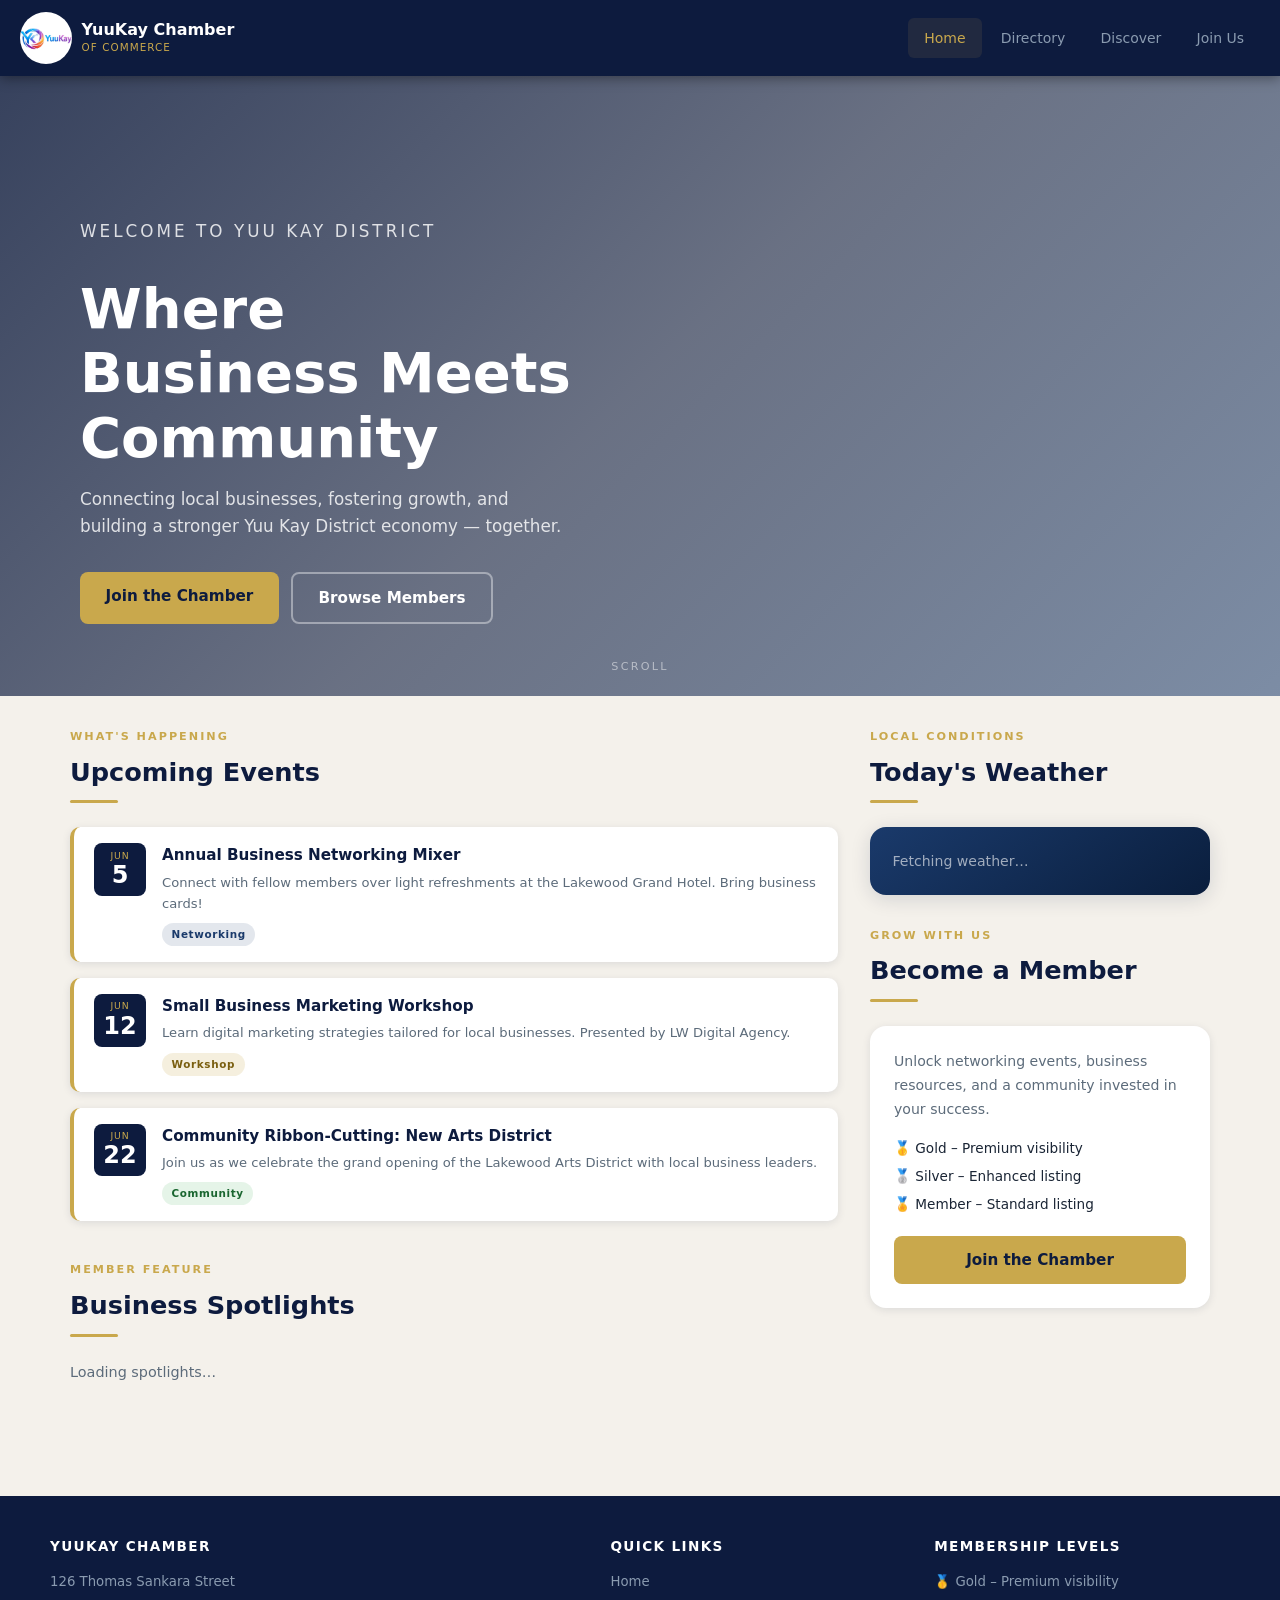
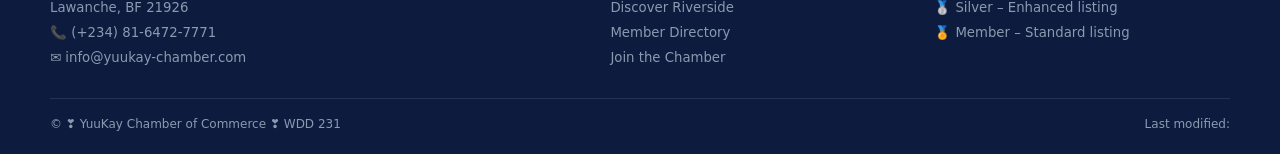
==== chamber/index.html @ 41bd1a98 "Page enhancement" ====
<!DOCTYPE html>
<html lang="en">
<head>
  <meta charset="UTF-8">
  <meta name="viewport" content="width=device-width, initial-scale=1.0">
  <title>YuuKay Chamber of Commerce</title>
  <meta name="description" content="Explore our thriving business community. Browse the Yuukay Chamber of Commerce member directory featuring local businesses across all industries.">
  <meta name="author" content="Ukpai Godwin Umedike, WDD 231">
  <link rel="icon" type="image/png" sizes="32x32" href="images/favicon.png">
  <meta property="og:title" content="YuuKay Chamber of Commerce – Home">
  <meta property="og:description" content="Explore our thriving business community. Browse the Yuukay Chamber of Commerce member directory featuring local businesses across all industries.">
  <meta property="og:image" content="https://UmedikeUkpai.github.io/wdd231/chamber/images/og-image.jpg">
  <meta property="og:url" content="https://UmedikeUkpai.github.io/wdd231/chamber/index.html">
  <meta property="og:type" content="website">
  <link rel="stylesheet" href="styles/normalize.css">
  <link rel="stylesheet" href="styles/small.css">
  <link rel="stylesheet" href="styles/large.css">
  <script src="script/.js" defer></script>
</head>
<body>

<header>
  <div class="header-logo">
    <a href="index.html">
      <img src="images/favicon.png" alt="YuuKay Chamber of Commerce Logo" width="52" height="52" onerror="this.style.display='none'">
      <div class="header-text">
        <h1>YuuKay Chamber</h1>
        <p>Of Commerce</p>
      </div>
    </a>
  </div>
  <button id="menu-btn" aria-label="Toggle navigation menu" aria-expanded="false" aria-controls="nav-menu">☰</button>
  <nav aria-label="Primary navigation">
    <ul id="nav-menu" role="menubar">
      <li role="none"><a href="index.html" role="menuitem" class="active">Home</a></li>
      <li role="none"><a href="directory.html" role="menuitem">Directory</a></li>
      <li role="none"><a href="discover.html" role="menuitem">Discover</a></li>
      <li role="none"><a href="join.html" role="menuitem">Join Us</a></li>
    </ul>
  </nav>
</header>

<section class="hero" style="background-image:url('images/hero.jpg'),url('https://images.unsplash.com/photo-1486325212027-8081e485255e?w=1600&q=80');">
  <div class="hero-bg"></div>
  <div class="hero-content">
    <p class="hero-eyebrow">Welcome to Yuu Kay District</p>
    <h2>Where Business Meets<br>Community</h2>
    <p>Connecting local businesses, fostering growth, and building a stronger Yuu Kay District economy — together.</p>
    <div class="cta-group">
      <a href="join.html" class="btn-primary">Join the Chamber</a>
      <a href="directory.html" class="btn-secondary">Browse Members</a>
    </div>
  </div>
  <div class="hero-scroll">Scroll</div>
</section>

<main>
  <div class="home-grid">
    <div class="main-col">

      <!-- ── Events ─────────────────────────────── -->
      <section class="events-section">
        <p class="section-label">What's Happening</p>
        <h2 class="section-title">Upcoming Events</h2>
        <div class="section-rule"></div>
        <div class="events-list">

          <div class="event-card">
            <div class="event-date">
              <div class="month">Jun</div>
              <div class="day">5</div>
            </div>
            <div class="event-info">
              <h4>Annual Business Networking Mixer</h4>
              <p>Connect with fellow members over light refreshments at the Lakewood Grand Hotel. Bring business cards!</p>
              <span class="event-tag tag-network">Networking</span>
            </div>
          </div>

          <div class="event-card">
            <div class="event-date">
              <div class="month">Jun</div>
              <div class="day">12</div>
            </div>
            <div class="event-info">
              <h4>Small Business Marketing Workshop</h4>
              <p>Learn digital marketing strategies tailored for local businesses. Presented by LW Digital Agency.</p>
              <span class="event-tag tag-workshop">Workshop</span>
            </div>
          </div>

          <div class="event-card">
            <div class="event-date">
              <div class="month">Jun</div>
              <div class="day">22</div>
            </div>
            <div class="event-info">
              <h4>Community Ribbon-Cutting: New Arts District</h4>
              <p>Join us as we celebrate the grand opening of the Lakewood Arts District with local business leaders.</p>
              <span class="event-tag tag-community">Community</span>
            </div>
          </div>

        </div>
      </section>

      <!-- ── Spotlights ─────────────────────────── -->
      <section class="spotlights-section">
        <p class="section-label">Member Feature</p>
        <h2 class="section-title">Business Spotlights</h2>
        <div class="section-rule"></div>
        <p id="spotlight-loading">Loading spotlights&#8230;</p>
        <div id="spotlight-grid" style="display:none;"></div>
      </section>

    </div><!-- /main-col -->

    <!-- ── Sidebar ────────────────────────────── -->
    <aside class="side-col">

      <!-- Weather -->
      <section class="weather-section">
        <p class="section-label">Local Conditions</p>
        <h2 class="section-title">Today's Weather</h2>
        <div class="section-rule"></div>

        <div class="weather-card">
          <p id="weather-loading">Fetching weather&#8230;</p>

          <div id="weather-display" style="display:none;">
            <p id="weather-location" class="weather-location"></p>
            <div class="weather-now">
              <div class="weather-main">
                <span id="weather-icon" class="weather-icon"></span>
                <span id="weather-temp" class="weather-temp"></span>
              </div>
              <p id="weather-desc" class="weather-desc"></p>
            </div>
            <div class="weather-details">
              <span id="weather-humidity"></span>
              <span id="weather-wind"></span>
            </div>
            <div class="forecast-strip" id="forecast-strip"></div>
          </div>

          <p id="weather-error" class="weather-error" style="display:none;"></p>
        </div>
      </section>

      <!-- Join CTA -->
      <section class="cta-section">
        <p class="section-label">Grow With Us</p>
        <h2 class="section-title">Become a Member</h2>
        <div class="section-rule"></div>
        <div class="cta-card">
          <p>Unlock networking events, business resources, and a community invested in your success.</p>
          <ul class="cta-list">
            <li>🥇 Gold – Premium visibility</li>
            <li>🥈 Silver – Enhanced listing</li>
            <li>🏅 Member – Standard listing</li>
          </ul>
          <a href="join.html" class="btn-primary">Join the Chamber</a>
        </div>
      </section>

    </aside>
  </div><!-- /home-grid -->
</main>

<footer>
  <div class="footer-grid">
    <div class="footer-section">
      <h4>YuuKay Chamber</h4>
      <p>126 Thomas Sankara Street<br>Lawanche, BF 21926</p>
      <p>📞 (+234) 81-6472-7771</p>
      <p>✉ info@yuukay-chamber.com</p>
    </div>
    <div class="footer-section">
      <h4>Quick Links</h4>
      <a href="index.html">Home</a>
      <a href="discover.html">Discover Riverside</a>
      <a href="directory.html">Member Directory</a>
      <a href="join.html">Join the Chamber</a>
    </div>
    <div class="footer-section">
      <h4>Membership Levels</h4>
      <p>🥇 Gold – Premium visibility</p>
      <p>🥈 Silver – Enhanced listing</p>
      <p>🏅 Member – Standard listing</p>
    </div>
  </div>
  <div class="footer-bottom">
    <p>&copy; <span id="copyright-year"></span> ❣️ YuuKay Chamber of Commerce ❣️ WDD 231</p>
    <p>Last modified: <span id="last-modified"></span></p>
  </div>
</footer>

</body>
</html>
---- chamber/styles/small.css ----
/* ═══════════════════════════════════════════════
   small.css  –  YuuKay Chamber  –  Mobile-first
   ═══════════════════════════════════════════════ */

/* ── Design tokens ─────────────────────────────── */
:root {
  --navy:        #0d1b3e;
  --indigo:      #1a3a6b;
  --gold:        #c9a84c;
  --gold-light:  #f0d98a;
  --cream:       #f4f1eb;
  --white:       #ffffff;
  --slate:       #8a9bb0;
  --text:        #1a2535;
  --text-muted:  #5c6b7a;
  --border:      #dde3ec;
  --shadow-sm:   0 2px 8px  rgba(13,27,62,.10);
  --shadow-md:   0 4px 20px rgba(13,27,62,.14);
  --shadow-lg:   0 8px 36px rgba(13,27,62,.18);
  --radius:      10px;
  --radius-lg:   16px;
  --transition:  .22s ease;
}

/* ── Base ──────────────────────────────────────── */
body {
  font-family: 'Segoe UI', system-ui, sans-serif;
  background: var(--cream);
  color: var(--text);
}

/* ── Header ────────────────────────────────────── */
header {
  background: var(--navy);
  color: var(--white);
  display: flex;
  align-items: center;
  justify-content: space-between;
  flex-wrap: wrap;
  padding: .75rem 1.25rem;
  position: sticky;
  top: 0;
  z-index: 200;
  box-shadow: 0 2px 12px rgba(0,0,0,.4);
}

.header-logo a {
  display: flex;
  align-items: center;
  gap: .6rem;
}
.header-logo img {
  border-radius: 50%;
  flex-shrink: 0;
}
.header-text h1 {
  font-size: 1rem;
  font-weight: 700;
  line-height: 1.2;
  color: var(--white);
}
.header-text p {
  font-size: .65rem;
  color: var(--gold);
  text-transform: uppercase;
  letter-spacing: .1em;
}

/* hamburger */
#menu-btn {
  background: none;
  border: none;
  color: var(--white);
  font-size: 1.5rem;
  cursor: pointer;
  padding: .25rem .5rem;
  border-radius: 4px;
  transition: background var(--transition);
}
#menu-btn:hover { background: rgba(255,255,255,.1); }

/* nav – hidden on mobile, toggled via .open */
nav { width: 100%; }
#nav-menu {
  display: none;
  flex-direction: column;
  gap: .25rem;
  padding: .5rem 0;
}
#nav-menu.open { display: flex; }
#nav-menu li a {
  display: block;
  padding: .55rem 1rem;
  border-radius: 6px;
  font-size: .9rem;
  font-weight: 500;
  color: var(--slate);
  transition: color var(--transition), background var(--transition);
}
#nav-menu li a:hover,
#nav-menu li a.active {
  color: var(--gold);
  background: rgba(201,168,76,.1);
}

/* ── Hero ──────────────────────────────────────── */
.hero {
  position: relative;
  min-height: 520px;
  display: flex;
  align-items: center;
  justify-content: center;
  overflow: hidden;
  /* Hero image – change this URL to your own image path */
  background-image: url('https://images.unsplash.com/photo-1486325212027-8081e485255e?w=1600&q=80');
  background-size: cover;
  background-position: center 40%;
  background-repeat: no-repeat;
}

/* dark overlay so text is always readable */
.hero-bg {
  position: absolute;
  inset: 0;
  background: linear-gradient(
    135deg,
    rgba(13,27,62,.82) 0%,
    rgba(13,27,62,.60) 50%,
    rgba(26,58,107,.55) 100%
  );
}

.hero-content {
  position: relative;
  z-index: 2;
  text-align: center;
  padding: 3rem 1.25rem;
  max-width: 680px;
  animation: fadeUp .8s ease both;
}
.hero-eyebrow {
  font-size: .75rem;
  letter-spacing: .18em;
  text-transform: uppercase;
  color: var(--gold-light);
  margin-bottom: .75rem;
}
.hero-content h2 {
  font-size: clamp(2rem, 7vw, 3.5rem);
  font-weight: 800;
  color: var(--white);
  line-height: 1.15;
  margin-bottom: 1rem;
}
.hero-content > p {
  color: rgba(255,255,255,.82);
  font-size: 1.05rem;
  margin-bottom: 2rem;
  max-width: 500px;
  margin-inline: auto;
}

.cta-group {
  display: flex;
  flex-wrap: wrap;
  gap: .75rem;
  justify-content: center;
}

.btn-primary {
  display: inline-block;
  padding: .75rem 1.6rem;
  background: var(--gold);
  color: var(--navy);
  font-weight: 700;
  border-radius: 8px;
  font-size: .95rem;
  transition: transform var(--transition), box-shadow var(--transition);
}
.btn-primary:hover {
  transform: translateY(-2px);
  box-shadow: 0 6px 20px rgba(201,168,76,.45);
}

.btn-secondary {
  display: inline-block;
  padding: .75rem 1.6rem;
  background: transparent;
  color: var(--white);
  border: 2px solid rgba(255,255,255,.4);
  font-weight: 600;
  border-radius: 8px;
  font-size: .95rem;
  transition: border-color var(--transition), color var(--transition);
}
.btn-secondary:hover {
  border-color: var(--gold);
  color: var(--gold);
}

.hero-scroll {
  position: absolute;
  bottom: 1.25rem;
  left: 50%;
  transform: translateX(-50%);
  font-size: .7rem;
  letter-spacing: .2em;
  text-transform: uppercase;
  color: rgba(255,255,255,.5);
  z-index: 2;
  animation: bounce 2s ease infinite;
}

/* ── Main & Grid ───────────────────────────────── */
main { max-width: 1180px; margin: 0 auto; padding: 2rem 1.25rem; }

.home-grid {
  display: grid;
  grid-template-columns: 1fr;
  gap: 2rem;
}

/* ── Section chrome ────────────────────────────── */
.section-label {
  font-size: .7rem;
  letter-spacing: .18em;
  text-transform: uppercase;
  color: var(--gold);
  font-weight: 600;
  margin-bottom: .35rem;
}
.section-title {
  font-size: 1.6rem;
  font-weight: 800;
  color: var(--navy);
  margin-bottom: .5rem;
}
.section-rule {
  width: 48px;
  height: 3px;
  background: var(--gold);
  border-radius: 2px;
  margin-bottom: 1.5rem;
}

/* ── Events ────────────────────────────────────── */
.events-section { margin-bottom: 2.5rem; }

.events-list {
  display: flex;
  flex-direction: column;
  gap: 1rem;
}
.event-card {
  display: flex;
  gap: 1rem;
  background: var(--white);
  border-radius: var(--radius);
  padding: 1rem 1.25rem;
  box-shadow: var(--shadow-sm);
  border-left: 4px solid var(--gold);
  transition: box-shadow var(--transition), transform var(--transition);
}
.event-card:hover {
  box-shadow: var(--shadow-md);
  transform: translateY(-2px);
}
.event-date {
  flex-shrink: 0;
  width: 52px;
  text-align: center;
  background: var(--navy);
  color: var(--white);
  border-radius: 8px;
  padding: .4rem .3rem;
  line-height: 1.2;
  align-self: flex-start;
}
.event-date .month {
  font-size: .58rem;
  text-transform: uppercase;
  letter-spacing: .1em;
  color: var(--gold);
}
.event-date .day {
  font-size: 1.5rem;
  font-weight: 800;
}
.event-info h4 {
  font-size: .95rem;
  font-weight: 700;
  margin-bottom: .25rem;
  color: var(--navy);
}
.event-info p {
  font-size: .82rem;
  color: var(--text-muted);
  margin-bottom: .4rem;
}
.event-tag {
  display: inline-block;
  font-size: .65rem;
  font-weight: 700;
  letter-spacing: .06em;
  padding: .2rem .6rem;
  border-radius: 20px;
}
.tag-network  { background: rgba(26,58,107,.12); color: var(--indigo); }
.tag-workshop { background: rgba(201,168,76,.18); color: #7a5f10; }
.tag-community{ background: rgba(40,167,69,.12);  color: #1a6630; }

/* ── Spotlights ────────────────────────────────── */
.spotlights-section { margin-bottom: 2rem; }

#spotlight-loading { color: var(--text-muted); font-size: .9rem; }

#spotlight-grid {
  display: grid;
  grid-template-columns: 1fr;
  gap: 1.25rem;
}

/* Cards match the directory card style */
.spotlight-card {
  background: var(--white);
  border-radius: var(--radius-lg);
  box-shadow: var(--shadow-sm);
  padding: 1.5rem 1.25rem 1.25rem;
  display: flex;
  flex-direction: column;
  align-items: center;
  text-align: center;
  gap: .5rem;
  border-top: 4px solid var(--gold);
  transition: transform var(--transition), box-shadow var(--transition);
}
.spotlight-card:hover {
  transform: translateY(-4px);
  box-shadow: var(--shadow-md);
}

/* circular logo — mirrors .member-logo-wrap */
.spotlight-logo-wrap {
  width: 90px; height: 90px;
  border-radius: 50%;
  background: #eef1f7;
  display: grid; place-items: center;
  overflow: hidden;
  margin-bottom: .35rem;
  border: 2px solid var(--border);
}
.spotlight-logo {
  width: 70px; height: 70px;
  object-fit: contain;
}
.spotlight-initials {
  font-size: 1.4rem;
  font-weight: 800;
  color: var(--indigo);
  display: grid;
  place-items: center;
  width: 100%; height: 100%;
}

.spotlight-name {
  font-size: 1rem;
  font-weight: 800;
  color: var(--navy);
  line-height: 1.25;
}
.spotlight-desc {
  font-size: .8rem;
  color: var(--text-muted);
  line-height: 1.5;
}
.spotlight-address {
  font-size: .78rem;
  color: var(--text-muted);
  display: flex;
  flex-direction: column;
  gap: .2rem;
  line-height: 1.5;
}
.spotlight-footer {
  display: flex;
  align-items: center;
  justify-content: center;
  gap: .5rem;
  margin-top: .25rem;
  flex-wrap: wrap;
}
.spotlight-link {
  font-size: .78rem;
  font-weight: 600;
  color: var(--gold);
  transition: color var(--transition);
}
.spotlight-link:hover { color: var(--indigo); }

.spotlight-level {
  font-size: .6rem;
  font-weight: 700;
  letter-spacing: .08em;
  padding: .18rem .55rem;
  border-radius: 20px;
  text-transform: uppercase;
}
.level-gold   { background: rgba(201,168,76,.18);  color: #7a5f10; }
.level-silver { background: rgba(138,155,176,.22); color: #3c4d61; }
.level-member { background: rgba(13,27,62,.1);     color: var(--indigo); }

/* ── Sidebar / aside ───────────────────────────── */
.side-col { display: flex; flex-direction: column; gap: 2rem; }

/* ── Weather ───────────────────────────────────── */
.weather-section {}
.weather-card {
  background: linear-gradient(145deg, var(--indigo) 0%, #0a1e3d 100%);
  color: var(--white);
  border-radius: var(--radius-lg);
  padding: 1.4rem;
  box-shadow: var(--shadow-md);
}
#weather-loading { color: rgba(255,255,255,.6); font-size: .88rem; animation: pulse 1.4s ease infinite; }
.weather-error   { color: #ffa07a; font-size: .82rem; }

.weather-location {
  font-size: .7rem;
  letter-spacing: .15em;
  text-transform: uppercase;
  color: var(--gold);
  margin-bottom: .5rem;
}
.weather-now {
  display: flex;
  align-items: center;
  gap: 1rem;
  margin-bottom: .75rem;
}
.weather-main {
  display: flex;
  align-items: center;
  gap: .5rem;
}
.weather-icon { font-size: 2.8rem; line-height: 1; }
.weather-temp {
  font-size: 2.6rem;
  font-weight: 800;
  line-height: 1;
}
.weather-desc {
  font-size: .88rem;
  color: rgba(255,255,255,.7);
  text-transform: capitalize;
  margin-bottom: .75rem;
}
.weather-details {
  display: flex;
  gap: 1rem;
  font-size: .78rem;
  color: rgba(255,255,255,.6);
  margin-bottom: 1rem;
  flex-wrap: wrap;
}
.forecast-strip {
  display: flex;
  gap: .5rem;
}
.forecast-day {
  flex: 1;
  background: rgba(255,255,255,.08);
  border-radius: 8px;
  padding: .6rem .3rem;
  display: flex;
  flex-direction: column;
  align-items: center;
  gap: .15rem;
  text-align: center;
}
.f-label { font-size: .65rem; color: var(--gold); font-weight: 600; }
.f-icon  { font-size: 1.35rem; line-height: 1.2; }
.f-temp  { font-size: .82rem; font-weight: 700; }
.f-desc  { font-size: .6rem; color: rgba(255,255,255,.55); text-transform: capitalize; }

/* ── CTA section ───────────────────────────────── */
.cta-card {
  background: var(--white);
  border-radius: var(--radius-lg);
  padding: 1.5rem;
  box-shadow: var(--shadow-sm);
}
.cta-card p {
  font-size: .88rem;
  color: var(--text-muted);
  margin-bottom: 1rem;
  line-height: 1.7;
}
.cta-list {
  display: flex;
  flex-direction: column;
  gap: .4rem;
  margin-bottom: 1.25rem;
}
.cta-list li { font-size: .85rem; color: var(--text); }
.cta-card .btn-primary {
  width: 100%;
  text-align: center;
  display: block;
}

/* ── Footer ────────────────────────────────────── */
footer {
  background: var(--navy);
  color: var(--slate);
  padding: 2.5rem 1.25rem 1.25rem;
  margin-top: 3rem;
}
.footer-grid {
  display: grid;
  grid-template-columns: 1fr;
  gap: 1.75rem;
  max-width: 1180px;
  margin: 0 auto 1.75rem;
}
.footer-section h4 {
  color: var(--white);
  font-size: .85rem;
  font-weight: 700;
  letter-spacing: .1em;
  text-transform: uppercase;
  margin-bottom: .75rem;
}
.footer-section p,
.footer-section a {
  font-size: .83rem;
  line-height: 1.9;
  display: block;
  transition: color var(--transition);
}
.footer-section a:hover { color: var(--gold); }
.footer-bottom {
  max-width: 1180px;
  margin: 0 auto;
  border-top: 1px solid rgba(255,255,255,.1);
  padding-top: 1rem;
  font-size: .75rem;
  display: flex;
  flex-direction: column;
  gap: .25rem;
  text-align: center;
}

/* ── Animations ────────────────────────────────── */
@keyframes fadeUp {
  from { opacity:0; transform:translateY(22px); }
  to   { opacity:1; transform:translateY(0); }
}
@keyframes bounce {
  0%,100% { transform:translateX(-50%) translateY(0); }
  50%     { transform:translateX(-50%) translateY(6px); }
}
@keyframes pulse {
  0%,100% { opacity:1; }
  50%     { opacity:.35; }
}


/* ═══════════════════════════════════════════════
   Directory page  –  mobile-first
   ═══════════════════════════════════════════════ */

/* Hero banner */
.dir-hero {
  background: linear-gradient(160deg, var(--navy) 0%, var(--indigo) 100%);
  text-align: center;
  padding: 5rem 1.5rem 4rem;
  color: var(--white);
}
.dir-hero h2 {
  font-size: clamp(2rem, 6vw, 3.2rem);
  font-weight: 800;
  margin-bottom: .85rem;
}
.dir-hero p {
  max-width: 520px;
  margin: 0 auto 2rem;
  color: rgba(255,255,255,.75);
  font-size: 1rem;
  line-height: 1.7;
}

/* Controls row */
.dir-controls {
  display: flex;
  align-items: center;
  justify-content: space-between;
  max-width: 1180px;
  margin: 2rem auto 1.25rem;
  padding: 0 1.25rem;
  flex-wrap: wrap;
  gap: .75rem;
}
.dir-controls h3 {
  font-size: 1.3rem;
  font-weight: 800;
  color: var(--navy);
}
.view-toggle { display: flex; gap: .4rem; }
.view-btn {
  width: 40px; height: 40px;
  display: grid; place-items: center;
  border: 2px solid var(--border);
  background: var(--white);
  border-radius: 8px;
  cursor: pointer;
  font-size: 1.1rem;
  color: var(--text-muted);
  transition: background var(--transition), border-color var(--transition), color var(--transition);
}
.view-btn.active,
.view-btn:hover {
  background: var(--navy);
  border-color: var(--navy);
  color: var(--white);
}

/* Member container */
#member-container {
  max-width: 1180px;
  margin: 0 auto;
  padding: 0 1.25rem 3rem;
}

/* Grid view (default) */
#member-grid {
  display: grid;
  grid-template-columns: repeat(auto-fill, minmax(220px, 1fr));
  gap: 1.25rem;
}

.member-card {
  background: var(--white);
  border-radius: var(--radius-lg);
  box-shadow: var(--shadow-sm);
  padding: 1.5rem 1.25rem 1.25rem;
  display: flex;
  flex-direction: column;
  align-items: center;
  text-align: center;
  gap: .5rem;
  border-top: 4px solid transparent;
  transition: transform var(--transition), box-shadow var(--transition);
}
.member-card:hover {
  transform: translateY(-4px);
  box-shadow: var(--shadow-md);
}
.member-card.tier-3 { border-top-color: var(--gold); }
.member-card.tier-2 { border-top-color: var(--slate); }
.member-card.tier-1 { border-top-color: var(--border); }

.member-logo-wrap {
  width: 90px; height: 90px;
  border-radius: 50%;
  background: #eef1f7;
  display: grid; place-items: center;
  overflow: hidden;
  margin-bottom: .35rem;
  border: 2px solid var(--border);
}
.member-logo-wrap img {
  width: 70px; height: 70px;
  object-fit: contain;
}
.member-initials-circle {
  font-size: 1.4rem;
  font-weight: 800;
  color: var(--indigo);
}
.member-name {
  font-size: 1rem;
  font-weight: 800;
  color: var(--navy);
  line-height: 1.25;
}
.member-desc {
  font-size: .8rem;
  color: var(--text-muted);
  line-height: 1.5;
}
.member-address,
.member-phone {
  font-size: .78rem;
  color: var(--text-muted);
  line-height: 1.5;
}
.member-footer {
  display: flex;
  align-items: center;
  justify-content: center;
  gap: .5rem;
  margin-top: .25rem;
  flex-wrap: wrap;
}
.member-website {
  font-size: .78rem;
  font-weight: 600;
  color: var(--gold);
  transition: color var(--transition);
}
.member-website:hover { color: var(--indigo); }

.member-badge {
  font-size: .6rem;
  font-weight: 700;
  letter-spacing: .08em;
  padding: .18rem .55rem;
  border-radius: 20px;
  text-transform: uppercase;
}
.badge-gold   { background: rgba(201,168,76,.18);  color: #7a5f10; }
.badge-silver { background: rgba(138,155,176,.22); color: #3c4d61; }
.badge-member { background: rgba(13,27,62,.1);     color: var(--indigo); }

/* List view */
#member-grid.list-view {
  grid-template-columns: 1fr;
  gap: .75rem;
}
#member-grid.list-view .member-card {
  flex-direction: row;
  text-align: left;
  align-items: center;
  gap: 1rem;
  padding: 1rem 1.25rem;
  border-top-width: 0;
  border-left: 4px solid transparent;
}
#member-grid.list-view .member-card.tier-3 { border-left-color: var(--gold); }
#member-grid.list-view .member-card.tier-2 { border-left-color: var(--slate); }
#member-grid.list-view .member-card.tier-1 { border-left-color: var(--border); }
#member-grid.list-view .member-logo-wrap {
  width: 60px; height: 60px;
  flex-shrink: 0;
  margin-bottom: 0;
}
#member-grid.list-view .member-logo-wrap img { width: 46px; height: 46px; }
#member-grid.list-view .member-info { flex: 1; }
#member-grid.list-view .member-footer { justify-content: flex-start; }
#member-grid.list-view .member-desc { display: none; }

/* Loading / error states */
#dir-loading {
  text-align: center;
  padding: 3rem;
  color: var(--text-muted);
  font-size: .95rem;
  animation: pulse 1.4s ease infinite;
}
#dir-error {
  text-align: center;
  padding: 2rem;
  color: #c0392b;
}
---- chamber/styles/large.css ----
/* ═══════════════════════════════════════════════
   large.css  –  YuuKay Chamber  –  Desktop layout
   Overrides applied at 768px and above
   ═══════════════════════════════════════════════ */

/* ── Nav: always visible on desktop ────────────── */
@media (min-width: 768px) {
  #menu-btn { display: none; }

  nav { width: auto; }
  #nav-menu {
    display: flex !important;
    flex-direction: row;
    gap: .2rem;
    padding: 0;
  }
  #nav-menu li a { font-size: .875rem; }
}

/* ── Hero: taller on desktop ────────────────────── */
@media (min-width: 768px) {
  .hero {
    min-height: 620px;
    align-items: flex-end;
    justify-content: flex-start;
  }
  .hero-content {
    text-align: left;
    padding: 4rem 3rem 4.5rem;
    max-width: 620px;
  }
  .hero-content > p { margin-inline: 0; }
  .cta-group { justify-content: flex-start; }
}

/* ── Home grid: two-column on desktop ───────────── */
@media (min-width: 900px) {
  .home-grid {
    grid-template-columns: 1fr 340px;
    align-items: start;
  }

  /* Spotlight cards: 2-col within the left column */
  #spotlight-grid {
    grid-template-columns: repeat(2, 1fr);
  }
}

/* ── Footer: 3-col on desktop ───────────────────── */
@media (min-width: 768px) {
  .footer-grid {
    grid-template-columns: 1.8fr 1fr 1fr;
  }
  .footer-bottom {
    flex-direction: row;
    justify-content: space-between;
    text-align: left;
  }
}

/* ── Wider hero image shift on large screens ─────── */
@media (min-width: 1200px) {
  .hero { background-position: center 35%; }
  .hero-content { padding-left: 5rem; }
}
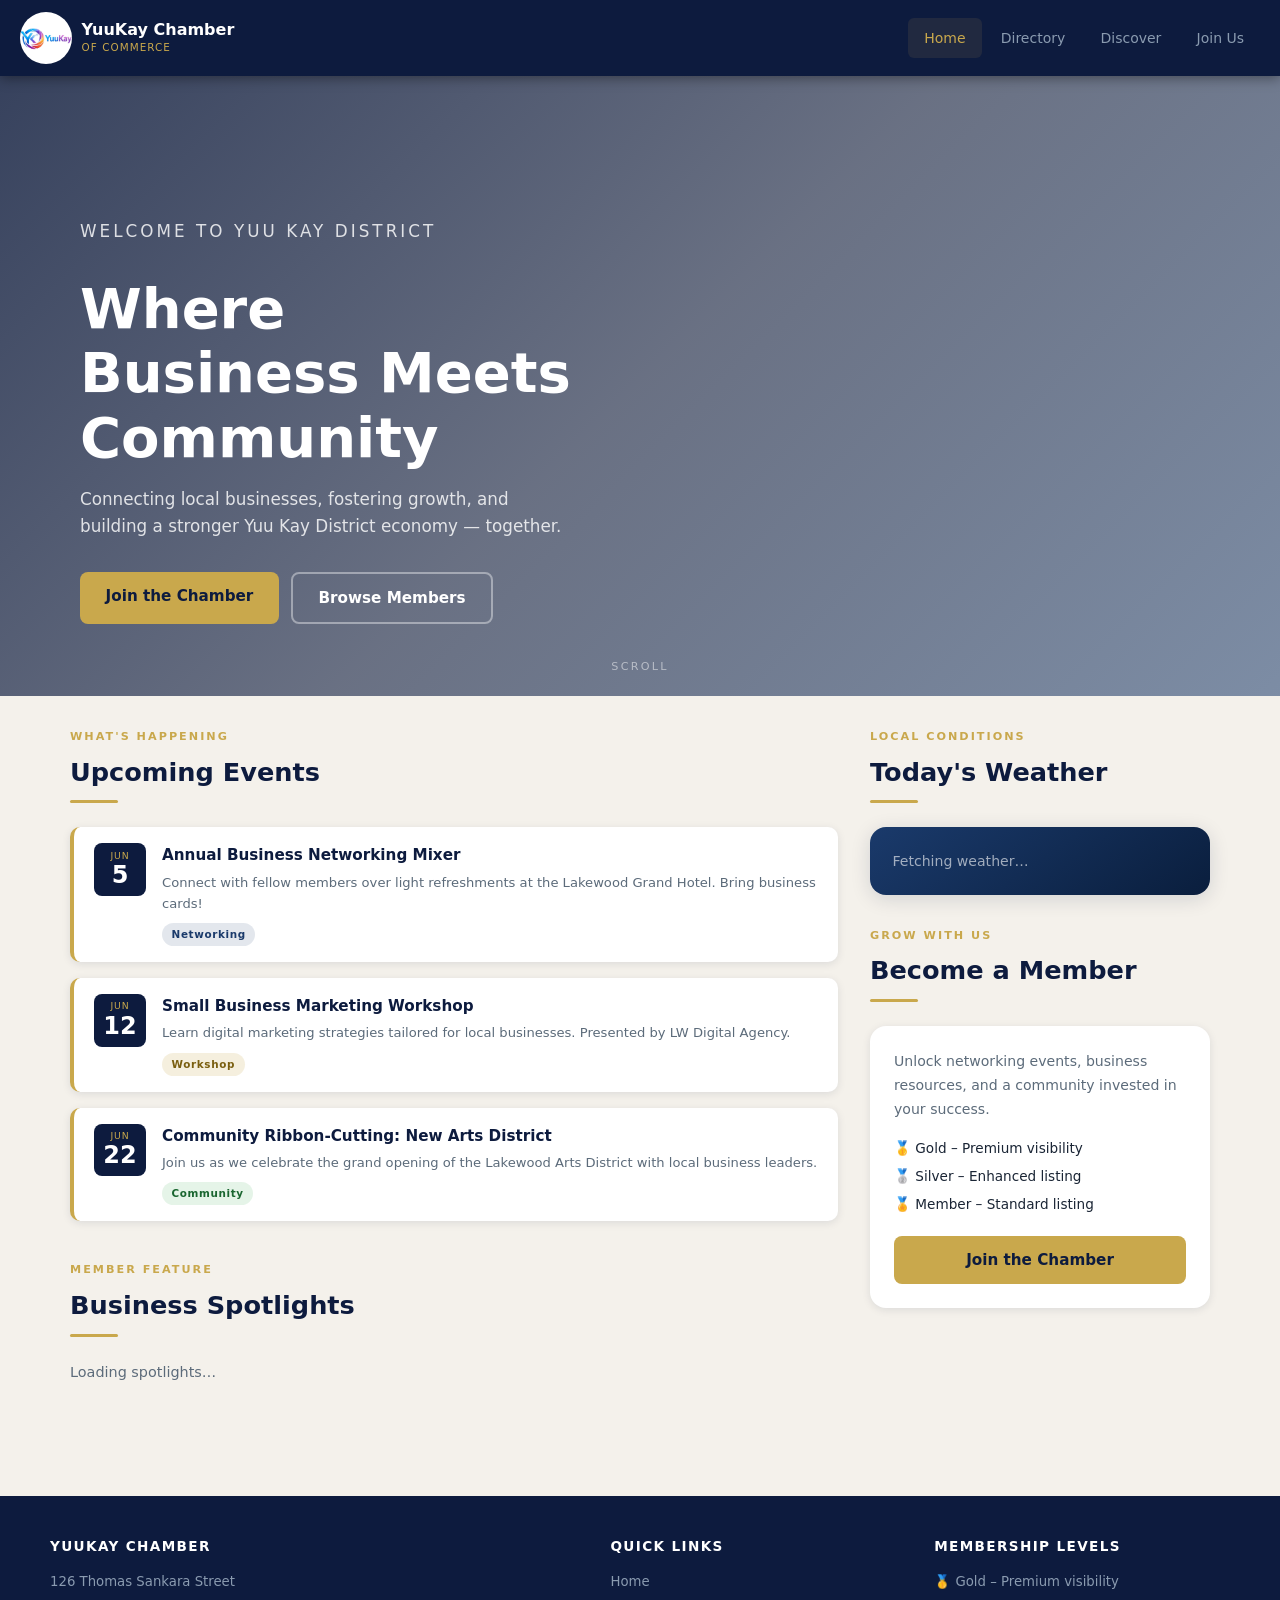
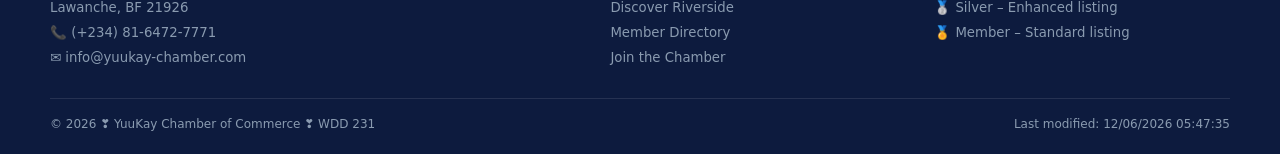
==== commit 37b63ecf: "Join Page enhancement" ====
--- a/chamber/index.html
+++ b/chamber/index.html
@@ -15,7 +15,7 @@
   <link rel="stylesheet" href="styles/normalize.css">
   <link rel="stylesheet" href="styles/small.css">
   <link rel="stylesheet" href="styles/large.css">
-  <script src="script/.js" defer></script>
+  <script src="script/directory.js" defer></script>
 </head>
 <body>
 
--- a/chamber/styles/small.css
+++ b/chamber/styles/small.css
@@ -762,3 +762,75 @@
   padding: 2rem;
   color: #c0392b;
 }
+/* JOIN PAGE */
+
+.join-page {
+    max-width: 1180px;
+    margin: 2rem auto;
+    padding: 0 1.25rem;
+}
+
+.join-grid {
+    display: grid;
+    gap: 2rem;
+}
+
+@media (min-width: 900px) {
+    .join-grid {
+        grid-template-columns: 2fr 1fr;
+        align-items: start;
+    }
+}
+.join-form {
+    background: var(--white);
+    padding: 2rem;
+    border-radius: var(--radius-lg);
+    box-shadow: var(--shadow-sm);
+}
+
+.join-form h2 {
+    color: var(--navy);
+    margin-bottom: 1.5rem;
+    font-size: 2rem;
+}
+.form-group {
+    display: flex;
+    flex-direction: column;
+    margin-bottom: 1rem;
+}
+
+.form-group label {
+    font-weight: 600;
+    margin-bottom: .35rem;
+    color: var(--navy);
+}
+
+.join-form input,
+.join-form textarea,
+.join-form select {
+    width: 100%;
+    padding: .85rem 1rem;
+    border: 1px solid var(--border);
+    border-radius: 8px;
+    font-size: 1rem;
+    background: var(--white);
+    transition: .25s ease;
+}
+
+.join-form input:focus,
+.join-form textarea:focus,
+.join-form select:focus {
+    outline: none;
+    border-color: var(--gold);
+    box-shadow: 0 0 0 3px rgba(201,168,76,.2);
+}
+.form-row {
+    display: grid;
+    gap: 1rem;
+}
+
+@media (min-width: 768px) {
+    .form-row {
+        grid-template-columns: 1fr 1fr;
+    }
+}
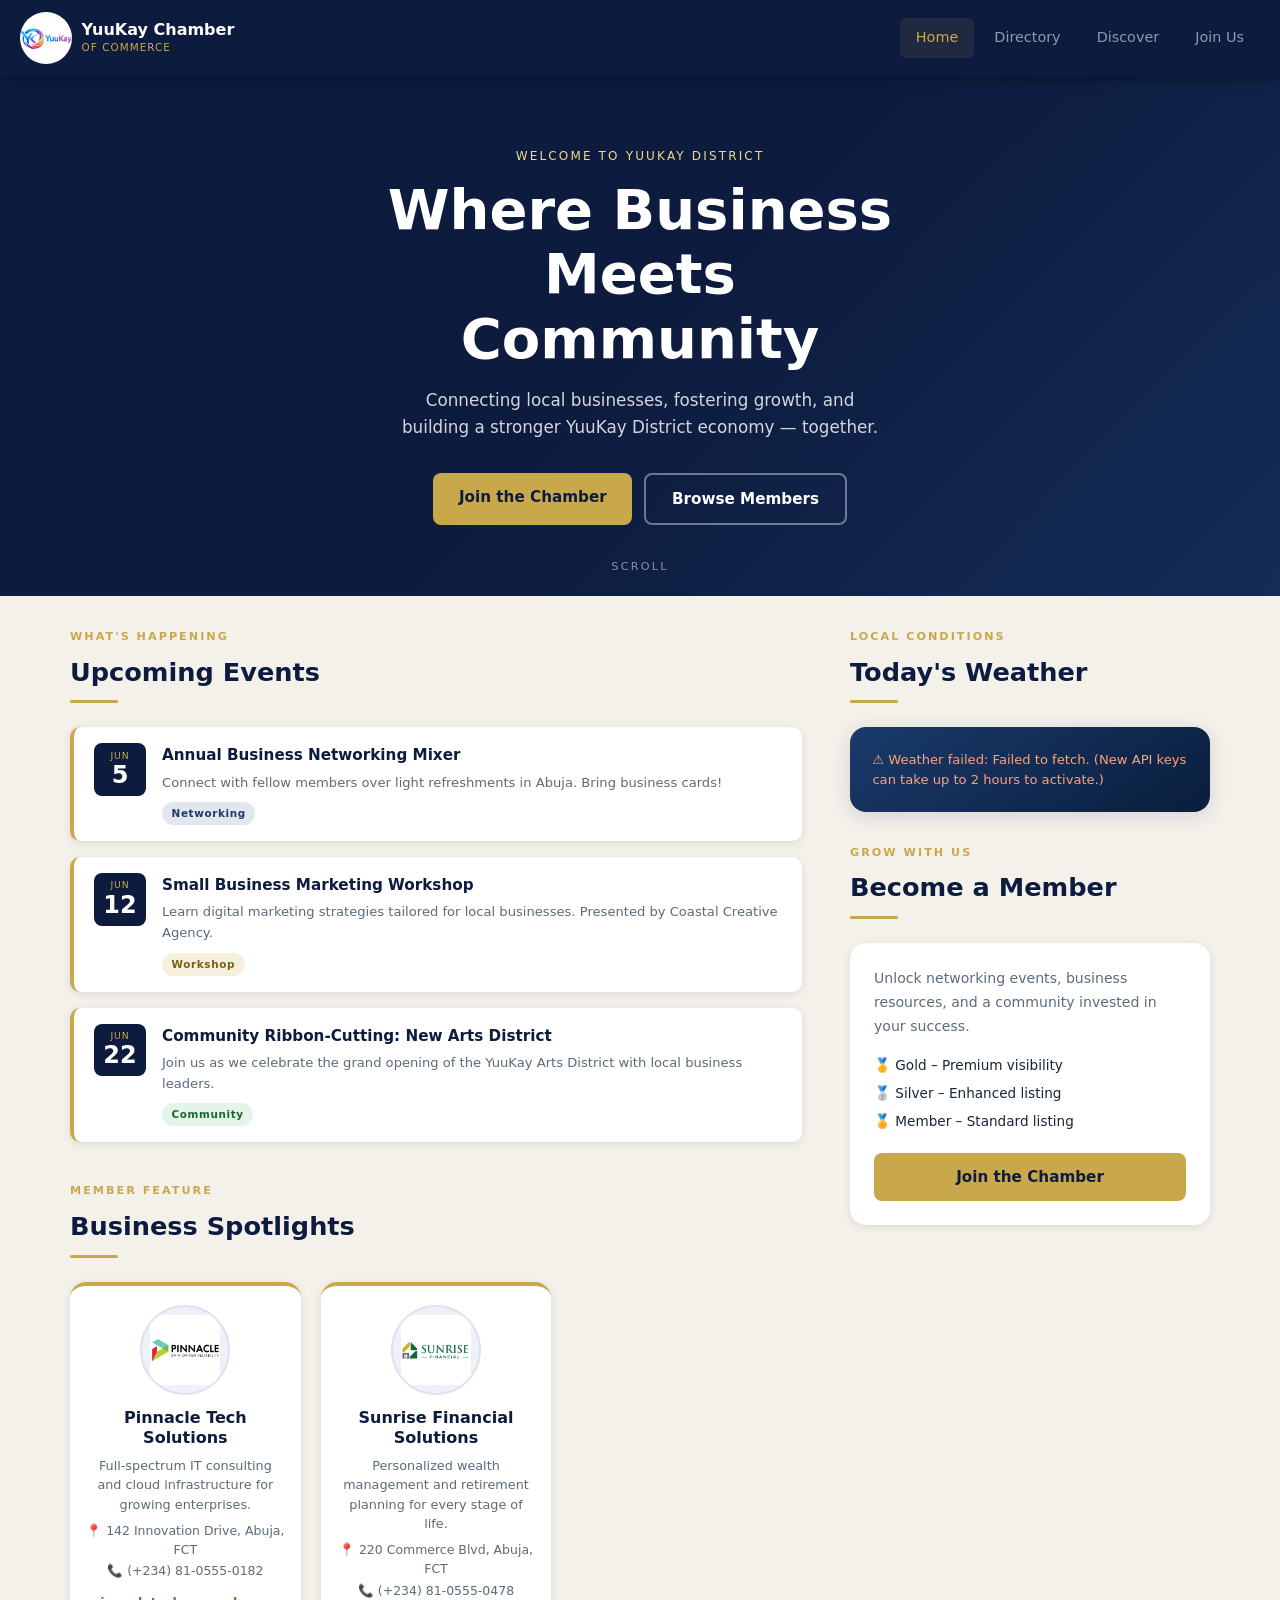
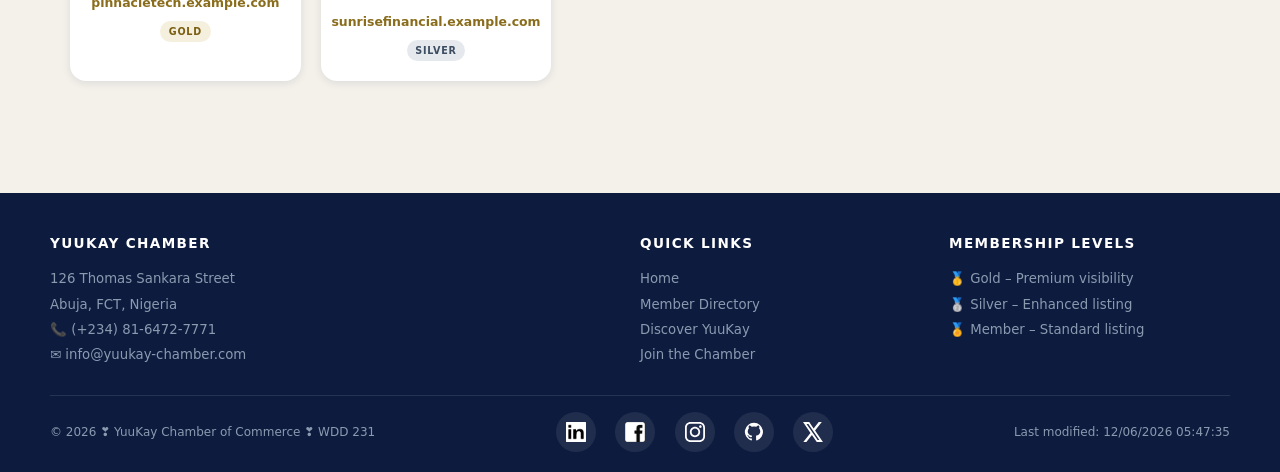
==== commit 59d625a9: "Chamber Page Update" ====
--- a/chamber/index.html
+++ b/chamber/index.html
@@ -4,18 +4,18 @@
   <meta charset="UTF-8">
   <meta name="viewport" content="width=device-width, initial-scale=1.0">
   <title>YuuKay Chamber of Commerce</title>
-  <meta name="description" content="Explore our thriving business community. Browse the Yuukay Chamber of Commerce member directory featuring local businesses across all industries.">
+  <meta name="description" content="Explore our thriving business community. Browse the YuuKay Chamber of Commerce member directory featuring local businesses across all industries.">
   <meta name="author" content="Ukpai Godwin Umedike, WDD 231">
   <link rel="icon" type="image/png" sizes="32x32" href="images/favicon.png">
   <meta property="og:title" content="YuuKay Chamber of Commerce – Home">
-  <meta property="og:description" content="Explore our thriving business community. Browse the Yuukay Chamber of Commerce member directory featuring local businesses across all industries.">
+  <meta property="og:description" content="Explore our thriving business community. Browse the YuuKay Chamber of Commerce member directory featuring local businesses across all industries.">
   <meta property="og:image" content="https://UmedikeUkpai.github.io/wdd231/chamber/images/og-image.jpg">
   <meta property="og:url" content="https://UmedikeUkpai.github.io/wdd231/chamber/index.html">
   <meta property="og:type" content="website">
   <link rel="stylesheet" href="styles/normalize.css">
   <link rel="stylesheet" href="styles/small.css">
   <link rel="stylesheet" href="styles/large.css">
-  <script src="script/directory.js" defer></script>
+  <script src="script/chamberhome.js" defer></script>
 </head>
 <body>
 
@@ -31,21 +31,21 @@
   </div>
   <button id="menu-btn" aria-label="Toggle navigation menu" aria-expanded="false" aria-controls="nav-menu">☰</button>
   <nav aria-label="Primary navigation">
-    <ul id="nav-menu" role="menubar">
-      <li role="none"><a href="index.html" role="menuitem" class="active">Home</a></li>
-      <li role="none"><a href="directory.html" role="menuitem">Directory</a></li>
-      <li role="none"><a href="discover.html" role="menuitem">Discover</a></li>
-      <li role="none"><a href="join.html" role="menuitem">Join Us</a></li>
+    <ul id="nav-menu">
+      <li><a href="index.html" class="active" aria-current="page">Home</a></li>
+      <li><a href="directory.html">Directory</a></li>
+      <li><a href="discover.html">Discover</a></li>
+      <li><a href="join.html">Join Us</a></li>
     </ul>
   </nav>
 </header>
 
-<section class="hero" style="background-image:url('images/hero.jpg'),url('https://images.unsplash.com/photo-1486325212027-8081e485255e?w=1600&q=80');">
+<section class="hero">
   <div class="hero-bg"></div>
   <div class="hero-content">
-    <p class="hero-eyebrow">Welcome to Yuu Kay District</p>
+    <p class="hero-eyebrow">Welcome to YuuKay District</p>
     <h2>Where Business Meets<br>Community</h2>
-    <p>Connecting local businesses, fostering growth, and building a stronger Yuu Kay District economy — together.</p>
+    <p>Connecting local businesses, fostering growth, and building a stronger YuuKay District economy — together.</p>
     <div class="cta-group">
       <a href="join.html" class="btn-primary">Join the Chamber</a>
       <a href="directory.html" class="btn-secondary">Browse Members</a>
@@ -57,8 +57,6 @@
 <main>
   <div class="home-grid">
     <div class="main-col">
-
-      <!-- ── Events ─────────────────────────────── -->
       <section class="events-section">
         <p class="section-label">What's Happening</p>
         <h2 class="section-title">Upcoming Events</h2>
@@ -66,45 +64,32 @@
         <div class="events-list">
 
           <div class="event-card">
-            <div class="event-date">
-              <div class="month">Jun</div>
-              <div class="day">5</div>
-            </div>
+            <div class="event-date"><div class="month">Jun</div><div class="day">5</div></div>
             <div class="event-info">
               <h4>Annual Business Networking Mixer</h4>
-              <p>Connect with fellow members over light refreshments at the Lakewood Grand Hotel. Bring business cards!</p>
+              <p>Connect with fellow members over light refreshments in Abuja. Bring business cards!</p>
               <span class="event-tag tag-network">Networking</span>
             </div>
           </div>
-
           <div class="event-card">
-            <div class="event-date">
-              <div class="month">Jun</div>
-              <div class="day">12</div>
-            </div>
+            <div class="event-date"><div class="month">Jun</div><div class="day">12</div></div>
             <div class="event-info">
               <h4>Small Business Marketing Workshop</h4>
-              <p>Learn digital marketing strategies tailored for local businesses. Presented by LW Digital Agency.</p>
+              <p>Learn digital marketing strategies tailored for local businesses. Presented by Coastal Creative Agency.</p>
               <span class="event-tag tag-workshop">Workshop</span>
             </div>
           </div>
-
           <div class="event-card">
-            <div class="event-date">
-              <div class="month">Jun</div>
-              <div class="day">22</div>
-            </div>
+            <div class="event-date"><div class="month">Jun</div><div class="day">22</div></div>
             <div class="event-info">
               <h4>Community Ribbon-Cutting: New Arts District</h4>
-              <p>Join us as we celebrate the grand opening of the Lakewood Arts District with local business leaders.</p>
+              <p>Join us as we celebrate the grand opening of the YuuKay Arts District with local business leaders.</p>
               <span class="event-tag tag-community">Community</span>
             </div>
           </div>
 
         </div>
       </section>
-
-      <!-- ── Spotlights ─────────────────────────── -->
       <section class="spotlights-section">
         <p class="section-label">Member Feature</p>
         <h2 class="section-title">Business Spotlights</h2>
@@ -112,21 +97,14 @@
         <p id="spotlight-loading">Loading spotlights&#8230;</p>
         <div id="spotlight-grid" style="display:none;"></div>
       </section>
-
-    </div><!-- /main-col -->
-
-    <!-- ── Sidebar ────────────────────────────── -->
+    </div>
     <aside class="side-col">
-
-      <!-- Weather -->
-      <section class="weather-section">
+      <section>
         <p class="section-label">Local Conditions</p>
         <h2 class="section-title">Today's Weather</h2>
         <div class="section-rule"></div>
-
         <div class="weather-card">
           <p id="weather-loading">Fetching weather&#8230;</p>
-
           <div id="weather-display" style="display:none;">
             <p id="weather-location" class="weather-location"></p>
             <div class="weather-now">
@@ -134,20 +112,17 @@
                 <span id="weather-icon" class="weather-icon"></span>
                 <span id="weather-temp" class="weather-temp"></span>
               </div>
-              <p id="weather-desc" class="weather-desc"></p>
             </div>
+            <p id="weather-desc" class="weather-desc"></p>
             <div class="weather-details">
               <span id="weather-humidity"></span>
               <span id="weather-wind"></span>
             </div>
             <div class="forecast-strip" id="forecast-strip"></div>
           </div>
-
           <p id="weather-error" class="weather-error" style="display:none;"></p>
         </div>
       </section>
-
-      <!-- Join CTA -->
       <section class="cta-section">
         <p class="section-label">Grow With Us</p>
         <h2 class="section-title">Become a Member</h2>
@@ -162,24 +137,23 @@
           <a href="join.html" class="btn-primary">Join the Chamber</a>
         </div>
       </section>
-
     </aside>
-  </div><!-- /home-grid -->
+  </div>
 </main>
 
 <footer>
   <div class="footer-grid">
     <div class="footer-section">
       <h4>YuuKay Chamber</h4>
-      <p>126 Thomas Sankara Street<br>Lawanche, BF 21926</p>
+      <p>126 Thomas Sankara Street<br>Abuja, FCT, Nigeria</p>
       <p>📞 (+234) 81-6472-7771</p>
       <p>✉ info@yuukay-chamber.com</p>
     </div>
     <div class="footer-section">
       <h4>Quick Links</h4>
       <a href="index.html">Home</a>
-      <a href="discover.html">Discover Riverside</a>
       <a href="directory.html">Member Directory</a>
+      <a href="discover.html">Discover YuuKay</a>
       <a href="join.html">Join the Chamber</a>
     </div>
     <div class="footer-section">
@@ -191,9 +165,15 @@
   </div>
   <div class="footer-bottom">
     <p>&copy; <span id="copyright-year"></span> ❣️ YuuKay Chamber of Commerce ❣️ WDD 231</p>
+    <div class="social-links" aria-label="Social media links">
+      <a href="https://www.linkedin.com/in/ukpaigodwinumedike" target="_blank" rel="noopener" aria-label="LinkedIn"><img src="images/linkedinicon.svg" alt=""></a>
+      <a href="https://www.facebook.com/yuu.kay.611612" target="_blank" rel="noopener" aria-label="Facebook"><img src="images/facebookicon.svg" alt=""></a>
+      <a href="https://www.instagram.com/umedikeenyinnaya" target="_blank" rel="noopener" aria-label="Instagram"><img src="images/instagramicon.svg" alt=""></a>
+      <a href="https://github.com/UmedikeUkpai" target="_blank" rel="noopener" aria-label="GitHub"><img src="images/githubicon.svg" alt=""></a>
+      <a href="https://twitter.com/Yuukay26" target="_blank" rel="noopener" aria-label="Twitter / X"><img src="images/xicon.svg" alt=""></a>
+    </div>
     <p>Last modified: <span id="last-modified"></span></p>
   </div>
 </footer>
-
 </body>
-</html>
+</html>
--- a/chamber/styles/small.css
+++ b/chamber/styles/small.css
@@ -1,836 +1,214 @@
-/* ═══════════════════════════════════════════════
-   small.css  –  YuuKay Chamber  –  Mobile-first
-   ═══════════════════════════════════════════════ */
-
-/* ── Design tokens ─────────────────────────────── */
+/* small.css – YuuKay Chamber – Mobile-first (single design, duplicate block removed) */
+
 :root {
-  --navy:        #0d1b3e;
-  --indigo:      #1a3a6b;
-  --gold:        #c9a84c;
-  --gold-light:  #f0d98a;
-  --cream:       #f4f1eb;
-  --white:       #ffffff;
-  --slate:       #8a9bb0;
-  --text:        #1a2535;
-  --text-muted:  #5c6b7a;
-  --border:      #dde3ec;
-  --shadow-sm:   0 2px 8px  rgba(13,27,62,.10);
-  --shadow-md:   0 4px 20px rgba(13,27,62,.14);
-  --shadow-lg:   0 8px 36px rgba(13,27,62,.18);
-  --radius:      10px;
-  --radius-lg:   16px;
-  --transition:  .22s ease;
-}
-
-/* ── Base ──────────────────────────────────────── */
-body {
-  font-family: 'Segoe UI', system-ui, sans-serif;
-  background: var(--cream);
-  color: var(--text);
-}
-
-/* ── Header ────────────────────────────────────── */
+  --navy:#0d1b3e; --indigo:#1a3a6b; --gold:#c9a84c; --gold-light:#f0d98a;
+  --cream:#f4f1eb; --white:#fff; --slate:#8a9bb0; --text:#1a2535;
+  --text-muted:#5c6b7a; --border:#dde3ec;
+  --shadow-sm:0 2px 8px rgba(13,27,62,.10);
+  --shadow-md:0 4px 20px rgba(13,27,62,.14);
+  --radius:10px; --radius-lg:16px; --transition:.22s ease;
+}
+
+*, *::before, *::after { box-sizing: border-box; }
+body, h1, h2, h3, h4, p, ul, figure, address { margin: 0; }
+ul { padding: 0; list-style: none; }
+a { color: inherit; text-decoration: none; }
+img { max-width: 100%; }
+address { font-style: normal; }
+
+body { font-family: 'Segoe UI', system-ui, sans-serif; background: var(--cream); color: var(--text); overflow-x: hidden; }
+
+/* Header */
 header {
-  background: var(--navy);
-  color: var(--white);
-  display: flex;
-  align-items: center;
-  justify-content: space-between;
-  flex-wrap: wrap;
-  padding: .75rem 1.25rem;
-  position: sticky;
-  top: 0;
-  z-index: 200;
+  background: var(--navy); color: var(--white);
+  display: flex; align-items: center; justify-content: space-between; flex-wrap: wrap;
+  padding: .75rem 1.25rem; position: sticky; top: 0; z-index: 200;
   box-shadow: 0 2px 12px rgba(0,0,0,.4);
 }
-
-.header-logo a {
-  display: flex;
-  align-items: center;
-  gap: .6rem;
-}
-.header-logo img {
-  border-radius: 50%;
-  flex-shrink: 0;
-}
-.header-text h1 {
-  font-size: 1rem;
-  font-weight: 700;
-  line-height: 1.2;
-  color: var(--white);
-}
-.header-text p {
-  font-size: .65rem;
-  color: var(--gold);
-  text-transform: uppercase;
-  letter-spacing: .1em;
-}
-
-/* hamburger */
-#menu-btn {
-  background: none;
-  border: none;
-  color: var(--white);
-  font-size: 1.5rem;
-  cursor: pointer;
-  padding: .25rem .5rem;
-  border-radius: 4px;
-  transition: background var(--transition);
-}
+.header-logo a { display: flex; align-items: center; gap: .6rem; }
+.header-logo img { border-radius: 50%; flex-shrink: 0; }
+.header-text h1 { font-size: 1rem; font-weight: 700; line-height: 1.2; color: var(--white); }
+.header-text p { font-size: .65rem; color: var(--gold); text-transform: uppercase; letter-spacing: .1em; }
+
+#menu-btn { background: none; border: none; color: var(--white); font-size: 1.5rem; cursor: pointer; padding: .25rem .5rem; border-radius: 4px; transition: background var(--transition); }
 #menu-btn:hover { background: rgba(255,255,255,.1); }
 
-/* nav – hidden on mobile, toggled via .open */
 nav { width: 100%; }
-#nav-menu {
-  display: none;
-  flex-direction: column;
-  gap: .25rem;
-  padding: .5rem 0;
-}
+#nav-menu { display: none; flex-direction: column; gap: .25rem; padding: .5rem 0; }
 #nav-menu.open { display: flex; }
-#nav-menu li a {
-  display: block;
-  padding: .55rem 1rem;
-  border-radius: 6px;
-  font-size: .9rem;
-  font-weight: 500;
-  color: var(--slate);
-  transition: color var(--transition), background var(--transition);
-}
-#nav-menu li a:hover,
-#nav-menu li a.active {
-  color: var(--gold);
-  background: rgba(201,168,76,.1);
-}
-
-/* ── Hero ──────────────────────────────────────── */
+#nav-menu li a { display: block; padding: .55rem 1rem; border-radius: 6px; font-size: .9rem; font-weight: 500; color: var(--slate); transition: color var(--transition), background var(--transition); }
+#nav-menu li a:hover, #nav-menu li a.active { color: var(--gold); background: rgba(201,168,76,.1); }
+
+/* Hero */
 .hero {
-  position: relative;
-  min-height: 520px;
-  display: flex;
-  align-items: center;
-  justify-content: center;
-  overflow: hidden;
-  /* Hero image – change this URL to your own image path */
-  background-image: url('https://images.unsplash.com/photo-1486325212027-8081e485255e?w=1600&q=80');
+  position: relative; min-height: 520px; display: flex; align-items: center; justify-content: center; overflow: hidden;
+  /* Local image first; Unsplash shows if images/hero.jpg is missing. Paths are relative to this CSS file. */
+  background-color: var(--navy);
+  background-image: url('../images/hero.jpg'), url('https://images.unsplash.com/photo-1486325212027-8081e485255e?w=1600&q=80');
   background-size: cover;
   background-position: center 40%;
   background-repeat: no-repeat;
 }
-
-/* dark overlay so text is always readable */
-.hero-bg {
-  position: absolute;
-  inset: 0;
-  background: linear-gradient(
-    135deg,
-    rgba(13,27,62,.82) 0%,
-    rgba(13,27,62,.60) 50%,
-    rgba(26,58,107,.55) 100%
-  );
-}
-
-.hero-content {
-  position: relative;
-  z-index: 2;
-  text-align: center;
-  padding: 3rem 1.25rem;
-  max-width: 680px;
-  animation: fadeUp .8s ease both;
-}
-.hero-eyebrow {
-  font-size: .75rem;
-  letter-spacing: .18em;
-  text-transform: uppercase;
-  color: var(--gold-light);
-  margin-bottom: .75rem;
-}
-.hero-content h2 {
-  font-size: clamp(2rem, 7vw, 3.5rem);
-  font-weight: 800;
-  color: var(--white);
-  line-height: 1.15;
-  margin-bottom: 1rem;
-}
-.hero-content > p {
-  color: rgba(255,255,255,.82);
-  font-size: 1.05rem;
-  margin-bottom: 2rem;
-  max-width: 500px;
-  margin-inline: auto;
-}
-
-.cta-group {
-  display: flex;
-  flex-wrap: wrap;
-  gap: .75rem;
-  justify-content: center;
-}
-
-.btn-primary {
-  display: inline-block;
-  padding: .75rem 1.6rem;
-  background: var(--gold);
-  color: var(--navy);
-  font-weight: 700;
-  border-radius: 8px;
-  font-size: .95rem;
-  transition: transform var(--transition), box-shadow var(--transition);
-}
-.btn-primary:hover {
-  transform: translateY(-2px);
-  box-shadow: 0 6px 20px rgba(201,168,76,.45);
-}
-
-.btn-secondary {
-  display: inline-block;
-  padding: .75rem 1.6rem;
-  background: transparent;
-  color: var(--white);
-  border: 2px solid rgba(255,255,255,.4);
-  font-weight: 600;
-  border-radius: 8px;
-  font-size: .95rem;
-  transition: border-color var(--transition), color var(--transition);
-}
-.btn-secondary:hover {
-  border-color: var(--gold);
-  color: var(--gold);
-}
-
-.hero-scroll {
-  position: absolute;
-  bottom: 1.25rem;
-  left: 50%;
-  transform: translateX(-50%);
-  font-size: .7rem;
-  letter-spacing: .2em;
-  text-transform: uppercase;
-  color: rgba(255,255,255,.5);
-  z-index: 2;
-  animation: bounce 2s ease infinite;
-}
-
-/* ── Main & Grid ───────────────────────────────── */
+.hero-bg { position: absolute; inset: 0; background: linear-gradient(135deg, rgba(13,27,62,.82) 0%, rgba(13,27,62,.60) 50%, rgba(26,58,107,.55) 100%); }
+.hero-content { position: relative; z-index: 2; text-align: center; padding: 3rem 1.25rem; max-width: 680px; animation: fadeUp .8s ease both; }
+.hero-eyebrow { font-size: .75rem; letter-spacing: .18em; text-transform: uppercase; color: var(--gold-light); margin-bottom: .75rem; }
+.hero-content h2 { font-size: clamp(2rem, 7vw, 3.5rem); font-weight: 800; color: var(--white); line-height: 1.15; margin-bottom: 1rem; }
+.hero-content > p:not(.hero-eyebrow) { color: rgba(255,255,255,.82); font-size: 1.05rem; margin: 0 auto 2rem; max-width: 500px; }
+.cta-group { display: flex; flex-wrap: wrap; gap: .75rem; justify-content: center; }
+
+.btn-primary { display: inline-block; padding: .75rem 1.6rem; background: var(--gold); color: var(--navy); font-weight: 700; border-radius: 8px; font-size: .95rem; transition: transform var(--transition), box-shadow var(--transition); }
+.btn-primary:hover { transform: translateY(-2px); box-shadow: 0 6px 20px rgba(201,168,76,.45); }
+.btn-secondary { display: inline-block; padding: .75rem 1.6rem; color: var(--white); border: 2px solid rgba(255,255,255,.4); font-weight: 600; border-radius: 8px; font-size: .95rem; transition: border-color var(--transition), color var(--transition); }
+.btn-secondary:hover { border-color: var(--gold); color: var(--gold); }
+
+.hero-scroll { position: absolute; bottom: 1.25rem; left: 50%; transform: translateX(-50%); font-size: .7rem; letter-spacing: .2em; text-transform: uppercase; color: rgba(255,255,255,.5); z-index: 2; animation: bounce 2s ease infinite; }
+
+/* Main & grid */
 main { max-width: 1180px; margin: 0 auto; padding: 2rem 1.25rem; }
-
-.home-grid {
-  display: grid;
-  grid-template-columns: 1fr;
-  gap: 2rem;
-}
-
-/* ── Section chrome ────────────────────────────── */
-.section-label {
-  font-size: .7rem;
-  letter-spacing: .18em;
-  text-transform: uppercase;
-  color: var(--gold);
-  font-weight: 600;
-  margin-bottom: .35rem;
-}
-.section-title {
-  font-size: 1.6rem;
-  font-weight: 800;
-  color: var(--navy);
-  margin-bottom: .5rem;
-}
-.section-rule {
-  width: 48px;
-  height: 3px;
-  background: var(--gold);
-  border-radius: 2px;
-  margin-bottom: 1.5rem;
-}
-
-/* ── Events ────────────────────────────────────── */
+.home-grid { display: grid; grid-template-columns: 1fr; gap: 2rem; }
+.main-col { min-width: 0; }
+.section-label { font-size: .7rem; letter-spacing: .18em; text-transform: uppercase; color: var(--gold); font-weight: 600; margin-bottom: .35rem; }
+.section-title { font-size: 1.6rem; font-weight: 800; color: var(--navy); margin-bottom: .5rem; }
+.section-rule { width: 48px; height: 3px; background: var(--gold); border-radius: 2px; margin-bottom: 1.5rem; }
+
+/* Events */
 .events-section { margin-bottom: 2.5rem; }
-
-.events-list {
-  display: flex;
-  flex-direction: column;
-  gap: 1rem;
-}
-.event-card {
-  display: flex;
-  gap: 1rem;
-  background: var(--white);
-  border-radius: var(--radius);
-  padding: 1rem 1.25rem;
-  box-shadow: var(--shadow-sm);
-  border-left: 4px solid var(--gold);
-  transition: box-shadow var(--transition), transform var(--transition);
-}
-.event-card:hover {
-  box-shadow: var(--shadow-md);
-  transform: translateY(-2px);
-}
-.event-date {
-  flex-shrink: 0;
-  width: 52px;
-  text-align: center;
-  background: var(--navy);
-  color: var(--white);
-  border-radius: 8px;
-  padding: .4rem .3rem;
-  line-height: 1.2;
-  align-self: flex-start;
-}
-.event-date .month {
-  font-size: .58rem;
-  text-transform: uppercase;
-  letter-spacing: .1em;
-  color: var(--gold);
-}
-.event-date .day {
-  font-size: 1.5rem;
-  font-weight: 800;
-}
-.event-info h4 {
-  font-size: .95rem;
-  font-weight: 700;
-  margin-bottom: .25rem;
-  color: var(--navy);
-}
-.event-info p {
-  font-size: .82rem;
-  color: var(--text-muted);
-  margin-bottom: .4rem;
-}
-.event-tag {
-  display: inline-block;
-  font-size: .65rem;
-  font-weight: 700;
-  letter-spacing: .06em;
-  padding: .2rem .6rem;
-  border-radius: 20px;
-}
-.tag-network  { background: rgba(26,58,107,.12); color: var(--indigo); }
+.events-list { display: flex; flex-direction: column; gap: 1rem; }
+.event-card { display: flex; gap: 1rem; background: var(--white); border-radius: var(--radius); padding: 1rem 1.25rem; box-shadow: var(--shadow-sm); border-left: 4px solid var(--gold); transition: box-shadow var(--transition), transform var(--transition); }
+.event-card:hover { box-shadow: var(--shadow-md); transform: translateY(-2px); }
+.event-date { flex-shrink: 0; width: 52px; text-align: center; background: var(--navy); color: var(--white); border-radius: 8px; padding: .4rem .3rem; line-height: 1.2; align-self: flex-start; }
+.event-date .month { font-size: .58rem; text-transform: uppercase; letter-spacing: .1em; color: var(--gold); }
+.event-date .day { font-size: 1.5rem; font-weight: 800; }
+.event-info h4 { font-size: .95rem; font-weight: 700; margin-bottom: .25rem; color: var(--navy); }
+.event-info p { font-size: .82rem; color: var(--text-muted); margin-bottom: .4rem; }
+.event-tag { display: inline-block; font-size: .65rem; font-weight: 700; letter-spacing: .06em; padding: .2rem .6rem; border-radius: 20px; }
+.tag-network { background: rgba(26,58,107,.12); color: var(--indigo); }
 .tag-workshop { background: rgba(201,168,76,.18); color: #7a5f10; }
-.tag-community{ background: rgba(40,167,69,.12);  color: #1a6630; }
-
-/* ── Spotlights ────────────────────────────────── */
+.tag-community { background: rgba(40,167,69,.12); color: #1a6630; }
+
+/* Spotlights */
 .spotlights-section { margin-bottom: 2rem; }
-
 #spotlight-loading { color: var(--text-muted); font-size: .9rem; }
-
-#spotlight-grid {
-  display: grid;
-  grid-template-columns: 1fr;
-  gap: 1.25rem;
-}
-
-/* Cards match the directory card style */
+#spotlight-grid { display: grid; grid-template-columns: 1fr; gap: 1rem; }
 .spotlight-card {
-  background: var(--white);
-  border-radius: var(--radius-lg);
-  box-shadow: var(--shadow-sm);
-  padding: 1.5rem 1.25rem 1.25rem;
-  display: flex;
-  flex-direction: column;
-  align-items: center;
-  text-align: center;
-  gap: .5rem;
-  border-top: 4px solid var(--gold);
-  transition: transform var(--transition), box-shadow var(--transition);
-}
-.spotlight-card:hover {
-  transform: translateY(-4px);
-  box-shadow: var(--shadow-md);
-}
-
-/* circular logo — mirrors .member-logo-wrap */
-.spotlight-logo-wrap {
-  width: 90px; height: 90px;
-  border-radius: 50%;
-  background: #eef1f7;
-  display: grid; place-items: center;
-  overflow: hidden;
-  margin-bottom: .35rem;
-  border: 2px solid var(--border);
-}
-.spotlight-logo {
-  width: 70px; height: 70px;
-  object-fit: contain;
-}
-.spotlight-initials {
-  font-size: 1.4rem;
-  font-weight: 800;
-  color: var(--indigo);
-  display: grid;
-  place-items: center;
-  width: 100%; height: 100%;
-}
-
-.spotlight-name {
-  font-size: 1rem;
-  font-weight: 800;
-  color: var(--navy);
-  line-height: 1.25;
-}
-.spotlight-desc {
-  font-size: .8rem;
-  color: var(--text-muted);
-  line-height: 1.5;
-}
-.spotlight-address {
-  font-size: .78rem;
-  color: var(--text-muted);
-  display: flex;
-  flex-direction: column;
-  gap: .2rem;
-  line-height: 1.5;
-}
-.spotlight-footer {
-  display: flex;
-  align-items: center;
-  justify-content: center;
-  gap: .5rem;
-  margin-top: .25rem;
-  flex-wrap: wrap;
-}
-.spotlight-link {
-  font-size: .78rem;
-  font-weight: 600;
-  color: var(--gold);
-  transition: color var(--transition);
-}
+  background: var(--white); border-radius: var(--radius-lg); box-shadow: var(--shadow-sm);
+  padding: 1.2rem 1rem 1.2rem; /* FIX: was "1.rem" */
+  display: flex; flex-direction: column; align-items: center; text-align: center; gap: .5rem;
+  border-top: 4px solid var(--gold); transition: transform var(--transition), box-shadow var(--transition);
+}
+.spotlight-card:hover { transform: translateY(-4px); box-shadow: var(--shadow-md); }
+.spotlight-logo-wrap { width: 90px; height: 90px; border-radius: 50%; background: #eef1f7; display: grid; place-items: center; overflow: hidden; margin-bottom: .35rem; border: 2px solid var(--border); }
+.spotlight-logo { width: 70px; height: 70px; object-fit: contain; }
+.spotlight-initials { font-size: 1.4rem; font-weight: 800; color: var(--indigo); place-items: center; width: 100%; height: 100%; }
+.spotlight-name { font-size: 1rem; font-weight: 800; color: var(--navy); line-height: 1.25; }
+.spotlight-desc { font-size: .8rem; color: var(--text-muted); line-height: 1.5; }
+.spotlight-address { font-size: .78rem; color: var(--text-muted); display: flex; flex-direction: column; gap: .2rem; line-height: 1.5; }
+.spotlight-footer { display: flex; align-items: center; justify-content: center; gap: .5rem; margin-top: .25rem; flex-wrap: wrap; }
+.spotlight-link { font-size: .78rem; font-weight: 600; color: #8a6d1c; transition: color var(--transition); }
 .spotlight-link:hover { color: var(--indigo); }
-
-.spotlight-level {
-  font-size: .6rem;
-  font-weight: 700;
-  letter-spacing: .08em;
-  padding: .18rem .55rem;
-  border-radius: 20px;
-  text-transform: uppercase;
-}
-.level-gold   { background: rgba(201,168,76,.18);  color: #7a5f10; }
+.spotlight-level { font-size: .6rem; font-weight: 700; letter-spacing: .08em; padding: .18rem .55rem; border-radius: 20px; text-transform: uppercase; }
+.level-gold { background: rgba(201,168,76,.18); color: #7a5f10; }
 .level-silver { background: rgba(138,155,176,.22); color: #3c4d61; }
-.level-member { background: rgba(13,27,62,.1);     color: var(--indigo); }
-
-/* ── Sidebar / aside ───────────────────────────── */
-.side-col { display: flex; flex-direction: column; gap: 2rem; }
-
-/* ── Weather ───────────────────────────────────── */
-.weather-section {}
-.weather-card {
-  background: linear-gradient(145deg, var(--indigo) 0%, #0a1e3d 100%);
-  color: var(--white);
-  border-radius: var(--radius-lg);
-  padding: 1.4rem;
-  box-shadow: var(--shadow-md);
-}
+.level-member { background: rgba(13,27,62,.1); color: var(--indigo); }
+
+/* Sidebar & weather */
+.side-col { display: flex; flex-direction: column; gap: 2rem; min-width: 0; }
+.weather-card { background: linear-gradient(145deg, var(--indigo) 0%, #0a1e3d 100%); color: var(--white); border-radius: var(--radius-lg); padding: 1.4rem; box-shadow: var(--shadow-md); }
 #weather-loading { color: rgba(255,255,255,.6); font-size: .88rem; animation: pulse 1.4s ease infinite; }
-.weather-error   { color: #ffa07a; font-size: .82rem; }
-
-.weather-location {
-  font-size: .7rem;
-  letter-spacing: .15em;
-  text-transform: uppercase;
-  color: var(--gold);
-  margin-bottom: .5rem;
-}
-.weather-now {
-  display: flex;
-  align-items: center;
-  gap: 1rem;
-  margin-bottom: .75rem;
-}
-.weather-main {
-  display: flex;
-  align-items: center;
-  gap: .5rem;
-}
+.weather-error { color: #ffa07a; font-size: .82rem; line-height: 1.5; }
+.weather-location { font-size: .7rem; letter-spacing: .15em; text-transform: uppercase; color: var(--gold); margin-bottom: .5rem; }
+.weather-now { display: flex; align-items: center; gap: 1rem; margin-bottom: .75rem; }
+.weather-main { display: flex; align-items: center; gap: .5rem; }
 .weather-icon { font-size: 2.8rem; line-height: 1; }
-.weather-temp {
-  font-size: 2.6rem;
-  font-weight: 800;
-  line-height: 1;
-}
-.weather-desc {
-  font-size: .88rem;
-  color: rgba(255,255,255,.7);
-  text-transform: capitalize;
-  margin-bottom: .75rem;
-}
-.weather-details {
-  display: flex;
-  gap: 1rem;
-  font-size: .78rem;
-  color: rgba(255,255,255,.6);
-  margin-bottom: 1rem;
-  flex-wrap: wrap;
-}
-.forecast-strip {
-  display: flex;
-  gap: .5rem;
-}
-.forecast-day {
-  flex: 1;
-  background: rgba(255,255,255,.08);
-  border-radius: 8px;
-  padding: .6rem .3rem;
-  display: flex;
-  flex-direction: column;
-  align-items: center;
-  gap: .15rem;
-  text-align: center;
-}
+.weather-temp { font-size: 2.6rem; font-weight: 800; line-height: 1; }
+.weather-desc { font-size: .88rem; color: rgba(255,255,255,.7); text-transform: capitalize; margin-bottom: .75rem; }
+.weather-details { display: flex; gap: 1rem; font-size: .78rem; color: rgba(255,255,255,.6); margin-bottom: 1rem; flex-wrap: wrap; }
+.forecast-strip { display: flex; gap: .5rem; }
+.forecast-day { flex: 1; background: rgba(255,255,255,.08); border-radius: 8px; padding: .6rem .3rem; display: flex; flex-direction: column; align-items: center; gap: .15rem; text-align: center; }
 .f-label { font-size: .65rem; color: var(--gold); font-weight: 600; }
-.f-icon  { font-size: 1.35rem; line-height: 1.2; }
-.f-temp  { font-size: .82rem; font-weight: 700; }
-.f-desc  { font-size: .6rem; color: rgba(255,255,255,.55); text-transform: capitalize; }
-
-/* ── CTA section ───────────────────────────────── */
-.cta-card {
-  background: var(--white);
-  border-radius: var(--radius-lg);
-  padding: 1.5rem;
-  box-shadow: var(--shadow-sm);
-}
-.cta-card p {
-  font-size: .88rem;
-  color: var(--text-muted);
-  margin-bottom: 1rem;
-  line-height: 1.7;
-}
-.cta-list {
-  display: flex;
-  flex-direction: column;
-  gap: .4rem;
-  margin-bottom: 1.25rem;
-}
+.f-icon { font-size: 1.35rem; line-height: 1.2; }
+.f-temp { font-size: .82rem; font-weight: 700; }
+.f-desc { font-size: .6rem; color: rgba(255,255,255,.55); text-transform: capitalize; }
+
+/* CTA */
+.cta-card { background: var(--white); border-radius: var(--radius-lg); padding: 1.5rem; box-shadow: var(--shadow-sm); }
+.cta-card p { font-size: .88rem; color: var(--text-muted); margin-bottom: 1rem; line-height: 1.7; }
+.cta-list { display: flex; flex-direction: column; gap: .4rem; margin-bottom: 1.25rem; }
 .cta-list li { font-size: .85rem; color: var(--text); }
-.cta-card .btn-primary {
-  width: 100%;
-  text-align: center;
-  display: block;
-}
-
-/* ── Footer ────────────────────────────────────── */
-footer {
-  background: var(--navy);
-  color: var(--slate);
-  padding: 2.5rem 1.25rem 1.25rem;
-  margin-top: 3rem;
-}
-.footer-grid {
-  display: grid;
-  grid-template-columns: 1fr;
-  gap: 1.75rem;
-  max-width: 1180px;
-  margin: 0 auto 1.75rem;
-}
-.footer-section h4 {
-  color: var(--white);
-  font-size: .85rem;
-  font-weight: 700;
-  letter-spacing: .1em;
-  text-transform: uppercase;
-  margin-bottom: .75rem;
-}
-.footer-section p,
-.footer-section a {
-  font-size: .83rem;
-  line-height: 1.9;
-  display: block;
-  transition: color var(--transition);
-}
+.cta-card .btn-primary { width: 100%; text-align: center; display: block; }
+
+/* Footer */
+footer { background: var(--navy); color: var(--slate); padding: 2.5rem 1.25rem 1.25rem; margin-top: 3rem; }
+.footer-grid { display: grid; grid-template-columns: 1fr; gap: 1.75rem; max-width: 1180px; margin: 0 auto 1.75rem; }
+.footer-section h4 { color: var(--white); font-size: .85rem; font-weight: 700; letter-spacing: .1em; text-transform: uppercase; margin-bottom: .75rem; }
+.footer-section p, .footer-section a { font-size: .83rem; line-height: 1.9; display: block; transition: color var(--transition); }
 .footer-section a:hover { color: var(--gold); }
-.footer-bottom {
-  max-width: 1180px;
-  margin: 0 auto;
-  border-top: 1px solid rgba(255,255,255,.1);
-  padding-top: 1rem;
-  font-size: .75rem;
-  display: flex;
-  flex-direction: column;
-  gap: .25rem;
-  text-align: center;
-}
-
-/* ── Animations ────────────────────────────────── */
-@keyframes fadeUp {
-  from { opacity:0; transform:translateY(22px); }
-  to   { opacity:1; transform:translateY(0); }
-}
-@keyframes bounce {
-  0%,100% { transform:translateX(-50%) translateY(0); }
-  50%     { transform:translateX(-50%) translateY(6px); }
-}
-@keyframes pulse {
-  0%,100% { opacity:1; }
-  50%     { opacity:.35; }
-}
-
-
-/* ═══════════════════════════════════════════════
-   Directory page  –  mobile-first
-   ═══════════════════════════════════════════════ */
-
-/* Hero banner */
-.dir-hero {
-  background: linear-gradient(160deg, var(--navy) 0%, var(--indigo) 100%);
-  text-align: center;
-  padding: 5rem 1.5rem 4rem;
-  color: var(--white);
-}
-.dir-hero h2 {
-  font-size: clamp(2rem, 6vw, 3.2rem);
-  font-weight: 800;
-  margin-bottom: .85rem;
-}
-.dir-hero p {
-  max-width: 520px;
-  margin: 0 auto 2rem;
-  color: rgba(255,255,255,.75);
-  font-size: 1rem;
-  line-height: 1.7;
-}
-
-/* Controls row */
-.dir-controls {
-  display: flex;
-  align-items: center;
-  justify-content: space-between;
-  max-width: 1180px;
-  margin: 2rem auto 1.25rem;
-  padding: 0 1.25rem;
-  flex-wrap: wrap;
-  gap: .75rem;
-}
-.dir-controls h3 {
-  font-size: 1.3rem;
-  font-weight: 800;
-  color: var(--navy);
-}
+.footer-bottom { max-width: 1180px; margin: 0 auto; border-top: 1px solid rgba(255,255,255,.1); padding-top: 1rem; font-size: .75rem; display: flex; flex-direction: column; align-items: center; gap: .75rem; text-align: center; }
+
+.social-links { display: flex; gap: 1.2rem; align-items: center; justify-content: center; }
+.social-links a { display: flex; align-items: center; justify-content: center; width: 40px; height: 40px; border-radius: 50%; background: rgba(255,255,255,.08); transition: background var(--transition), transform var(--transition); }
+.social-links a:hover { background: var(--gold); transform: translateY(-2px); } /* FIX: was undefined --clr-accent */
+.social-links img { width: 20px; height: 20px; filter: invert(1); }
+
+/* Keyboard focus + reduced motion */
+a:focus-visible, button:focus-visible { outline: 2px solid var(--gold); outline-offset: 2px; }
+@media (prefers-reduced-motion: reduce) { *, *::before, *::after { animation: none !important; transition: none !important; } }
+
+@keyframes fadeUp { from { opacity:0; transform:translateY(22px); } to { opacity:1; transform:translateY(0); } }
+@keyframes bounce { 0%,100% { transform:translateX(-50%) translateY(0); } 50% { transform:translateX(-50%) translateY(6px); } }
+@keyframes pulse { 0%,100% { opacity:1; } 50% { opacity:.35; } }
+
+/* ── Directory page ── */
+.dir-hero { background: linear-gradient(160deg, var(--navy) 0%, var(--indigo) 100%); text-align: center; padding: 5rem 1.5rem 4rem; color: var(--white); }
+.dir-hero h2 { font-size: clamp(2rem, 6vw, 3.2rem); font-weight: 800; margin-bottom: .85rem; }
+.dir-hero p { max-width: 520px; margin: 0 auto 2rem; color: rgba(255,255,255,.75); font-size: 1rem; line-height: 1.7; }
+.dir-controls { display: flex; align-items: center; justify-content: space-between; max-width: 1180px; margin: 2rem auto 1.25rem; padding: 0 1.25rem; flex-wrap: wrap; gap: .75rem; }
+.dir-controls h3 { font-size: 1.3rem; font-weight: 800; color: var(--navy); }
 .view-toggle { display: flex; gap: .4rem; }
-.view-btn {
-  width: 40px; height: 40px;
-  display: grid; place-items: center;
-  border: 2px solid var(--border);
-  background: var(--white);
-  border-radius: 8px;
-  cursor: pointer;
-  font-size: 1.1rem;
-  color: var(--text-muted);
-  transition: background var(--transition), border-color var(--transition), color var(--transition);
-}
-.view-btn.active,
-.view-btn:hover {
-  background: var(--navy);
-  border-color: var(--navy);
-  color: var(--white);
-}
-
-/* Member container */
-#member-container {
-  max-width: 1180px;
-  margin: 0 auto;
-  padding: 0 1.25rem 3rem;
-}
-
-/* Grid view (default) */
-#member-grid {
-  display: grid;
-  grid-template-columns: repeat(auto-fill, minmax(220px, 1fr));
-  gap: 1.25rem;
-}
-
-.member-card {
-  background: var(--white);
-  border-radius: var(--radius-lg);
-  box-shadow: var(--shadow-sm);
-  padding: 1.5rem 1.25rem 1.25rem;
-  display: flex;
-  flex-direction: column;
-  align-items: center;
-  text-align: center;
-  gap: .5rem;
-  border-top: 4px solid transparent;
-  transition: transform var(--transition), box-shadow var(--transition);
-}
-.member-card:hover {
-  transform: translateY(-4px);
-  box-shadow: var(--shadow-md);
-}
+.view-btn { width: 40px; height: 40px; display: grid; place-items: center; border: 2px solid var(--border); background: var(--white); border-radius: 8px; cursor: pointer; font-size: 1.1rem; color: var(--text-muted); transition: background var(--transition), border-color var(--transition), color var(--transition); }
+.view-btn.active, .view-btn:hover { background: var(--navy); border-color: var(--navy); color: var(--white); }
+#member-container { max-width: 1180px; margin: 0 auto; padding: 0 1.25rem 3rem; }
+#member-grid { display: grid; grid-template-columns: repeat(auto-fill, minmax(220px, 1fr)); gap: 1.25rem; }
+.member-card { background: var(--white); border-radius: var(--radius-lg); box-shadow: var(--shadow-sm); padding: 1.5rem 1.25rem 1.25rem; display: flex; flex-direction: column; align-items: center; text-align: center; gap: .5rem; border-top: 4px solid transparent; transition: transform var(--transition), box-shadow var(--transition); }
+.member-card:hover { transform: translateY(-4px); box-shadow: var(--shadow-md); }
 .member-card.tier-3 { border-top-color: var(--gold); }
 .member-card.tier-2 { border-top-color: var(--slate); }
 .member-card.tier-1 { border-top-color: var(--border); }
-
-.member-logo-wrap {
-  width: 90px; height: 90px;
-  border-radius: 50%;
-  background: #eef1f7;
-  display: grid; place-items: center;
-  overflow: hidden;
-  margin-bottom: .35rem;
-  border: 2px solid var(--border);
-}
-.member-logo-wrap img {
-  width: 70px; height: 70px;
-  object-fit: contain;
-}
-.member-initials-circle {
-  font-size: 1.4rem;
-  font-weight: 800;
-  color: var(--indigo);
-}
-.member-name {
-  font-size: 1rem;
-  font-weight: 800;
-  color: var(--navy);
-  line-height: 1.25;
-}
-.member-desc {
-  font-size: .8rem;
-  color: var(--text-muted);
-  line-height: 1.5;
-}
-.member-address,
-.member-phone {
-  font-size: .78rem;
-  color: var(--text-muted);
-  line-height: 1.5;
-}
-.member-footer {
-  display: flex;
-  align-items: center;
-  justify-content: center;
-  gap: .5rem;
-  margin-top: .25rem;
-  flex-wrap: wrap;
-}
-.member-website {
-  font-size: .78rem;
-  font-weight: 600;
-  color: var(--gold);
-  transition: color var(--transition);
-}
+.member-logo-wrap { width: 90px; height: 90px; border-radius: 50%; background: #eef1f7; display: grid; place-items: center; overflow: hidden; margin-bottom: .35rem; border: 2px solid var(--border); }
+.member-logo-wrap img { width: 70px; height: 70px; object-fit: contain; }
+.member-initials-circle { font-size: 1.4rem; font-weight: 800; color: var(--indigo); }
+.member-name { font-size: 1rem; font-weight: 800; color: var(--navy); line-height: 1.25; }
+.member-desc { font-size: .8rem; color: var(--text-muted); line-height: 1.5; }
+.member-address, .member-phone { font-size: .78rem; color: var(--text-muted); line-height: 1.5; }
+.member-footer { display: flex; align-items: center; justify-content: center; gap: .5rem; margin-top: .25rem; flex-wrap: wrap; }
+.member-website { font-size: .78rem; font-weight: 600; color: #8a6d1c; transition: color var(--transition); }
 .member-website:hover { color: var(--indigo); }
-
-.member-badge {
-  font-size: .6rem;
-  font-weight: 700;
-  letter-spacing: .08em;
-  padding: .18rem .55rem;
-  border-radius: 20px;
-  text-transform: uppercase;
-}
-.badge-gold   { background: rgba(201,168,76,.18);  color: #7a5f10; }
+.member-badge { font-size: .6rem; font-weight: 700; letter-spacing: .08em; padding: .18rem .55rem; border-radius: 20px; text-transform: uppercase; }
+.badge-gold { background: rgba(201,168,76,.18); color: #7a5f10; }
 .badge-silver { background: rgba(138,155,176,.22); color: #3c4d61; }
-.badge-member { background: rgba(13,27,62,.1);     color: var(--indigo); }
-
-/* List view */
-#member-grid.list-view {
-  grid-template-columns: 1fr;
-  gap: .75rem;
-}
-#member-grid.list-view .member-card {
-  flex-direction: row;
-  text-align: left;
-  align-items: center;
-  gap: 1rem;
-  padding: 1rem 1.25rem;
-  border-top-width: 0;
-  border-left: 4px solid transparent;
-}
+.badge-member { background: rgba(13,27,62,.1); color: var(--indigo); }
+#member-grid.list-view { grid-template-columns: 1fr; gap: .75rem; }
+#member-grid.list-view .member-card { flex-direction: row; text-align: left; align-items: center; gap: 1rem; padding: 1rem 1.25rem; border-top-width: 0; border-left: 4px solid transparent; }
 #member-grid.list-view .member-card.tier-3 { border-left-color: var(--gold); }
 #member-grid.list-view .member-card.tier-2 { border-left-color: var(--slate); }
 #member-grid.list-view .member-card.tier-1 { border-left-color: var(--border); }
-#member-grid.list-view .member-logo-wrap {
-  width: 60px; height: 60px;
-  flex-shrink: 0;
-  margin-bottom: 0;
-}
+#member-grid.list-view .member-logo-wrap { width: 60px; height: 60px; flex-shrink: 0; margin-bottom: 0; }
 #member-grid.list-view .member-logo-wrap img { width: 46px; height: 46px; }
 #member-grid.list-view .member-info { flex: 1; }
 #member-grid.list-view .member-footer { justify-content: flex-start; }
 #member-grid.list-view .member-desc { display: none; }
-
-/* Loading / error states */
-#dir-loading {
-  text-align: center;
-  padding: 3rem;
-  color: var(--text-muted);
-  font-size: .95rem;
-  animation: pulse 1.4s ease infinite;
-}
-#dir-error {
-  text-align: center;
-  padding: 2rem;
-  color: #c0392b;
-}
-/* JOIN PAGE */
-
-.join-page {
-    max-width: 1180px;
-    margin: 2rem auto;
-    padding: 0 1.25rem;
-}
-
-.join-grid {
-    display: grid;
-    gap: 2rem;
-}
-
-@media (min-width: 900px) {
-    .join-grid {
-        grid-template-columns: 2fr 1fr;
-        align-items: start;
-    }
-}
-.join-form {
-    background: var(--white);
-    padding: 2rem;
-    border-radius: var(--radius-lg);
-    box-shadow: var(--shadow-sm);
-}
-
-.join-form h2 {
-    color: var(--navy);
-    margin-bottom: 1.5rem;
-    font-size: 2rem;
-}
-.form-group {
-    display: flex;
-    flex-direction: column;
-    margin-bottom: 1rem;
-}
-
-.form-group label {
-    font-weight: 600;
-    margin-bottom: .35rem;
-    color: var(--navy);
-}
-
-.join-form input,
-.join-form textarea,
-.join-form select {
-    width: 100%;
-    padding: .85rem 1rem;
-    border: 1px solid var(--border);
-    border-radius: 8px;
-    font-size: 1rem;
-    background: var(--white);
-    transition: .25s ease;
-}
-
-.join-form input:focus,
-.join-form textarea:focus,
-.join-form select:focus {
-    outline: none;
-    border-color: var(--gold);
-    box-shadow: 0 0 0 3px rgba(201,168,76,.2);
-}
-.form-row {
-    display: grid;
-    gap: 1rem;
-}
-
-@media (min-width: 768px) {
-    .form-row {
-        grid-template-columns: 1fr 1fr;
-    }
-}+#dir-loading { text-align: center; padding: 3rem; color: var(--text-muted); font-size: .95rem; animation: pulse 1.4s ease infinite; }
+#dir-error { text-align: center; padding: 2rem; color: #c0392b; }
+
+/* ── Join page ── */
+.join-page { max-width: 1180px; margin: 2rem auto; padding: 0 1.25rem; }
+.join-grid { display: grid; gap: 2rem; }
+.join-form { background: var(--white); padding: 2rem; border-radius: var(--radius-lg); box-shadow: var(--shadow-sm); }
+.join-form h2 { color: var(--navy); margin-bottom: 1.5rem; font-size: 2rem; }
+.form-group { display: flex; flex-direction: column; margin-bottom: 1rem; }
+.form-group label { font-weight: 600; margin-bottom: .35rem; color: var(--navy); }
+.join-form input, .join-form textarea, .join-form select { width: 100%; padding: .85rem 1rem; border: 1px solid var(--border); border-radius: 8px; font-size: 1rem; background: var(--white); transition: .25s ease; }
+.join-form input:focus, .join-form textarea:focus, .join-form select:focus { outline: none; border-color: var(--gold); box-shadow: 0 0 0 3px rgba(201,168,76,.2); }
+.form-row { display: grid; gap: 1rem; }
+@media (min-width: 768px) { .form-row { grid-template-columns: 1fr 1fr; } }
+@media (min-width: 900px) { .join-grid { grid-template-columns: 2fr 1fr; align-items: start; } }
--- a/chamber/styles/large.css
+++ b/chamber/styles/large.css
@@ -1,65 +1,13 @@
-/* ═══════════════════════════════════════════════
-   large.css  –  YuuKay Chamber  –  Desktop layout
-   Overrides applied at 768px and above
-   ═══════════════════════════════════════════════ */
+/* large.css – desktop layout (min-width: 900px) */
+@media (min-width: 900px) {
+  #menu-btn { display: none; }
+  header { flex-wrap: nowrap; }
+  nav { width: auto; }
+  #nav-menu { display: flex !important; flex-direction: row; padding: 0; gap: .25rem; }
 
-/* ── Nav: always visible on desktop ────────────── */
-@media (min-width: 768px) {
-  #menu-btn { display: none; }
+  .home-grid { grid-template-columns: 1fr 360px; gap: 3rem; }
+  #spotlight-grid { grid-template-columns: repeat(auto-fill, minmax(220px, 1fr)); gap: 1.25rem; }
 
-  nav { width: auto; }
-  #nav-menu {
-    display: flex !important;
-    flex-direction: row;
-    gap: .2rem;
-    padding: 0;
-  }
-  #nav-menu li a { font-size: .875rem; }
+  .footer-grid { grid-template-columns: 2fr 1fr 1fr; }
+  .footer-bottom { flex-direction: row; justify-content: space-between; align-items: center; text-align: left; }
 }
-
-/* ── Hero: taller on desktop ────────────────────── */
-@media (min-width: 768px) {
-  .hero {
-    min-height: 620px;
-    align-items: flex-end;
-    justify-content: flex-start;
-  }
-  .hero-content {
-    text-align: left;
-    padding: 4rem 3rem 4.5rem;
-    max-width: 620px;
-  }
-  .hero-content > p { margin-inline: 0; }
-  .cta-group { justify-content: flex-start; }
-}
-
-/* ── Home grid: two-column on desktop ───────────── */
-@media (min-width: 900px) {
-  .home-grid {
-    grid-template-columns: 1fr 340px;
-    align-items: start;
-  }
-
-  /* Spotlight cards: 2-col within the left column */
-  #spotlight-grid {
-    grid-template-columns: repeat(2, 1fr);
-  }
-}
-
-/* ── Footer: 3-col on desktop ───────────────────── */
-@media (min-width: 768px) {
-  .footer-grid {
-    grid-template-columns: 1.8fr 1fr 1fr;
-  }
-  .footer-bottom {
-    flex-direction: row;
-    justify-content: space-between;
-    text-align: left;
-  }
-}
-
-/* ── Wider hero image shift on large screens ─────── */
-@media (min-width: 1200px) {
-  .hero { background-position: center 35%; }
-  .hero-content { padding-left: 5rem; }
-}
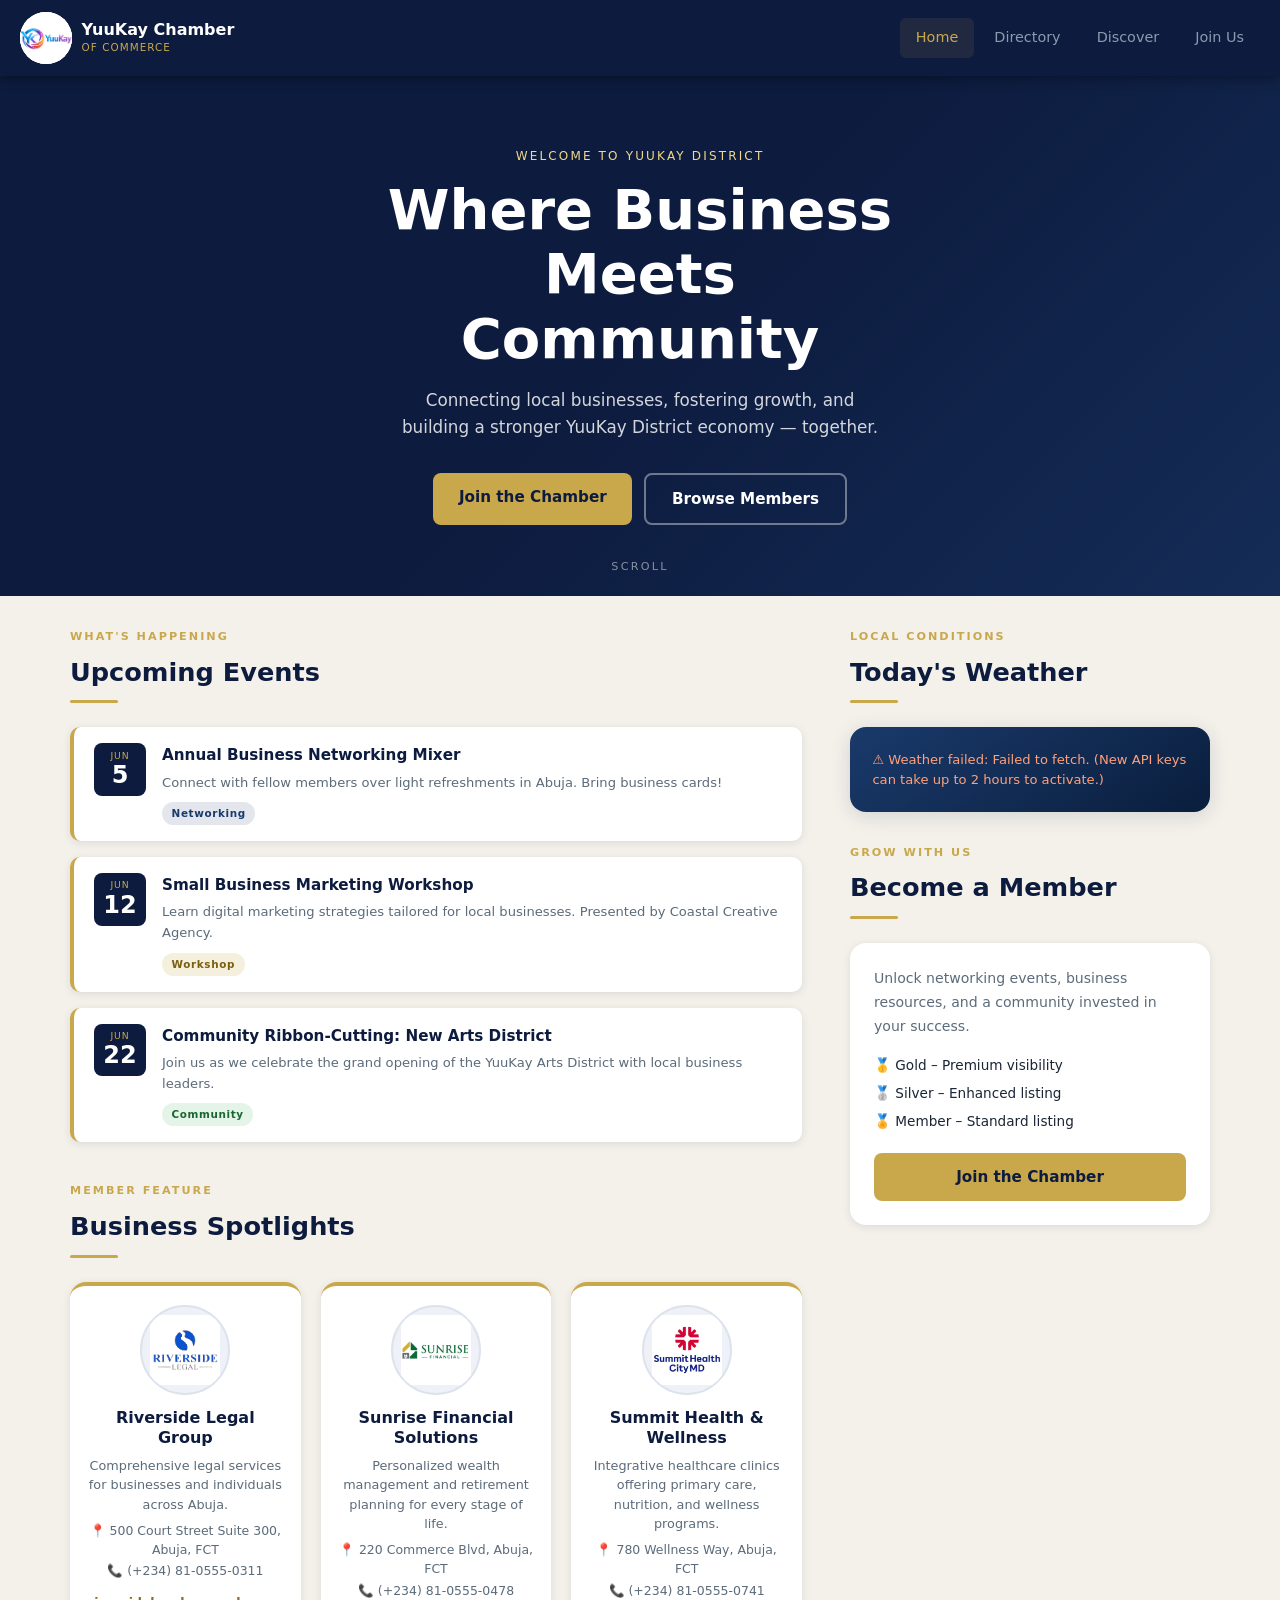
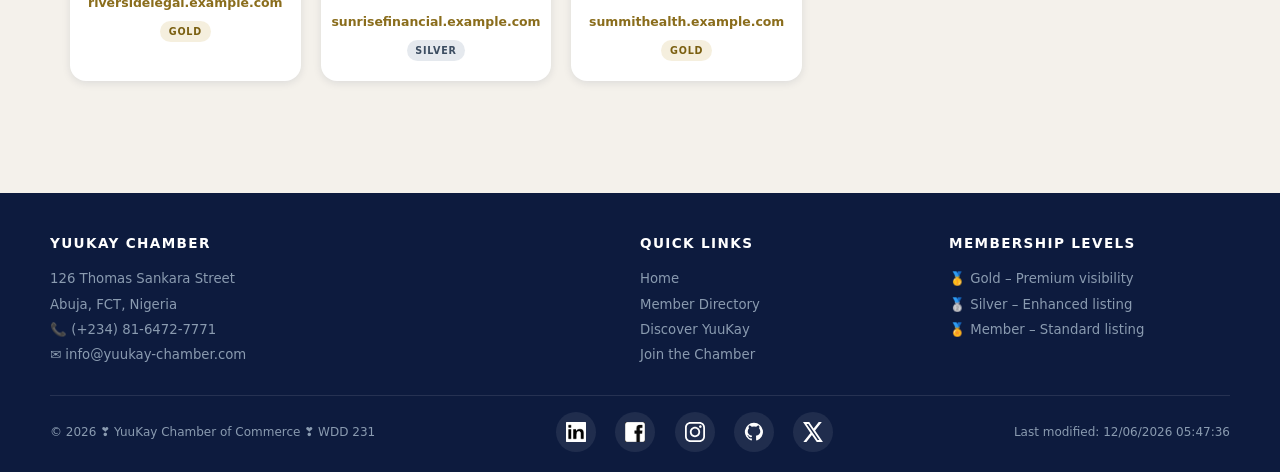
==== commit d1db270c: "added discovery page" ====
--- a/chamber/index.html
+++ b/chamber/index.html
@@ -22,7 +22,7 @@
 <header>
   <div class="header-logo">
     <a href="index.html">
-      <img src="images/favicon.png" alt="YuuKay Chamber of Commerce Logo" width="52" height="52" onerror="this.style.display='none'">
+      <img src="images/favicon.svg" alt="YuuKay Chamber of Commerce Logo" width="52" height="52" onerror="this.style.display='none'">
       <div class="header-text">
         <h1>YuuKay Chamber</h1>
         <p>Of Commerce</p>
